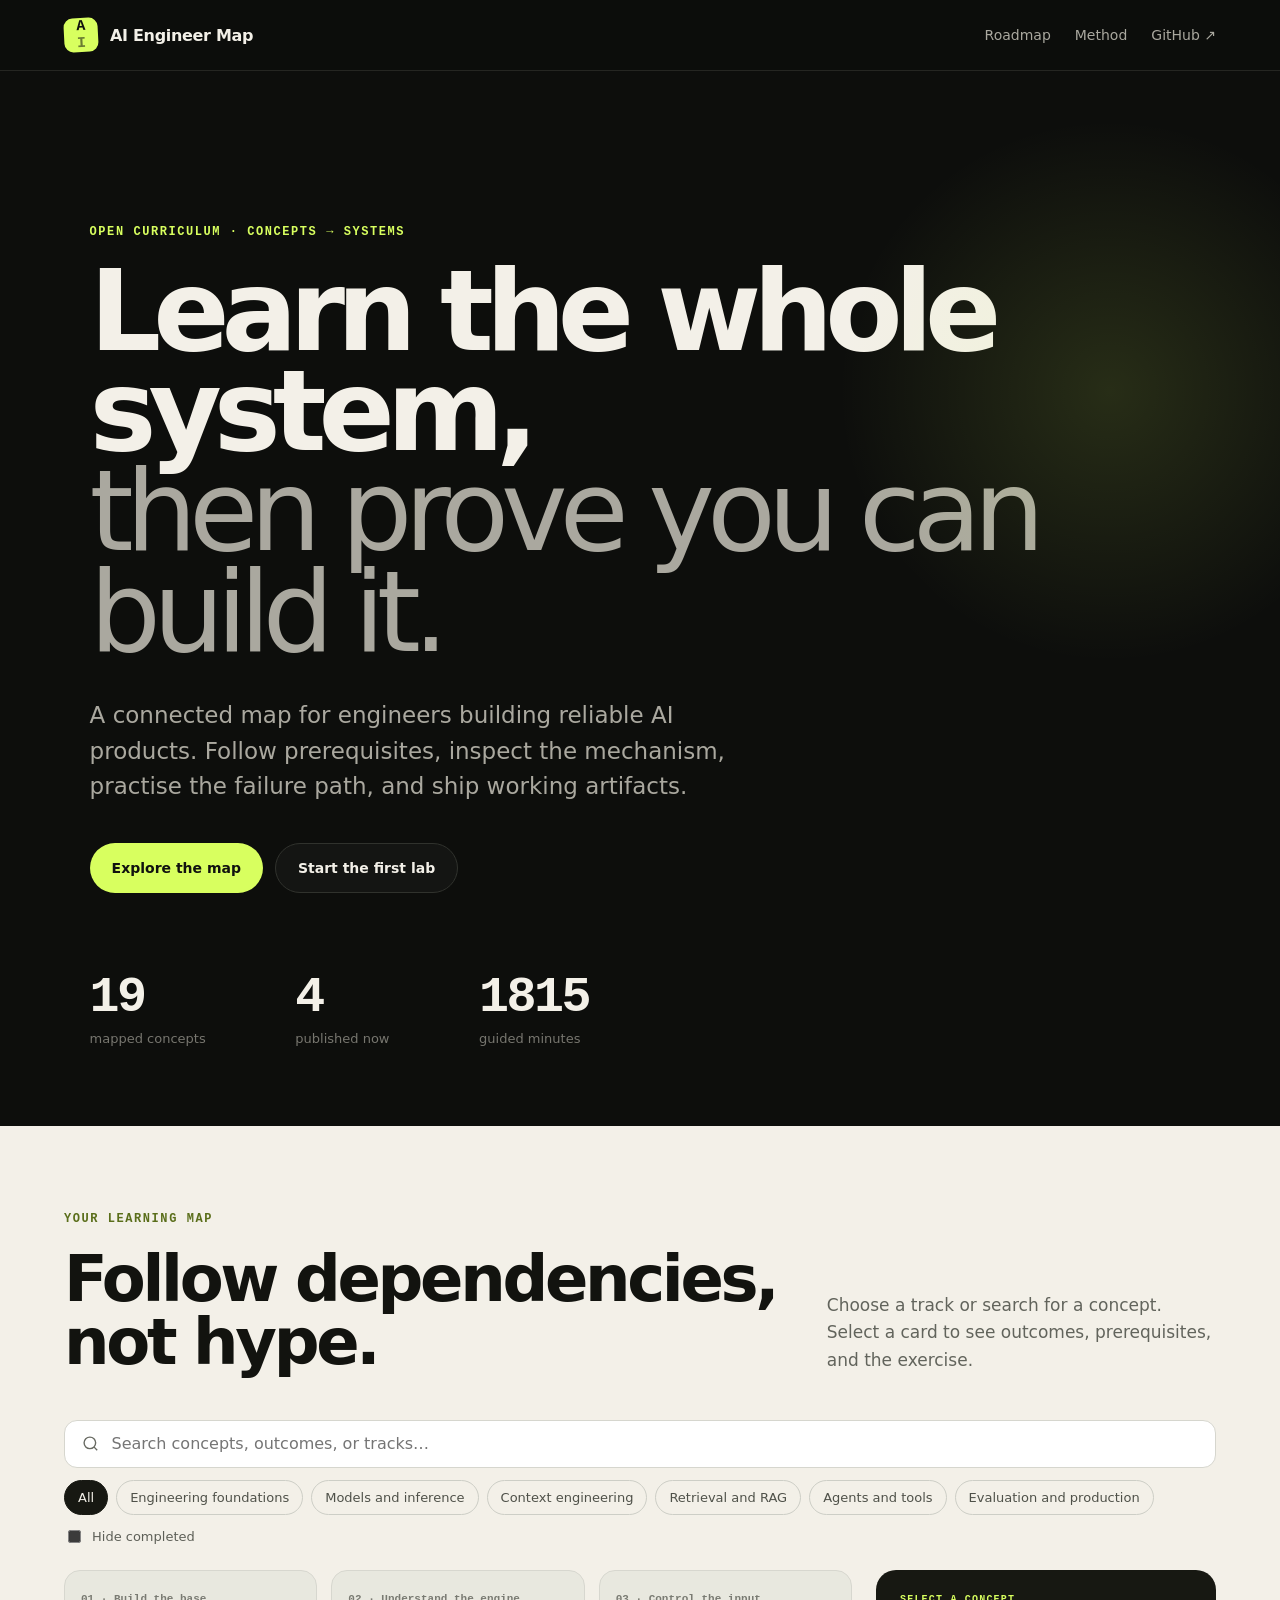
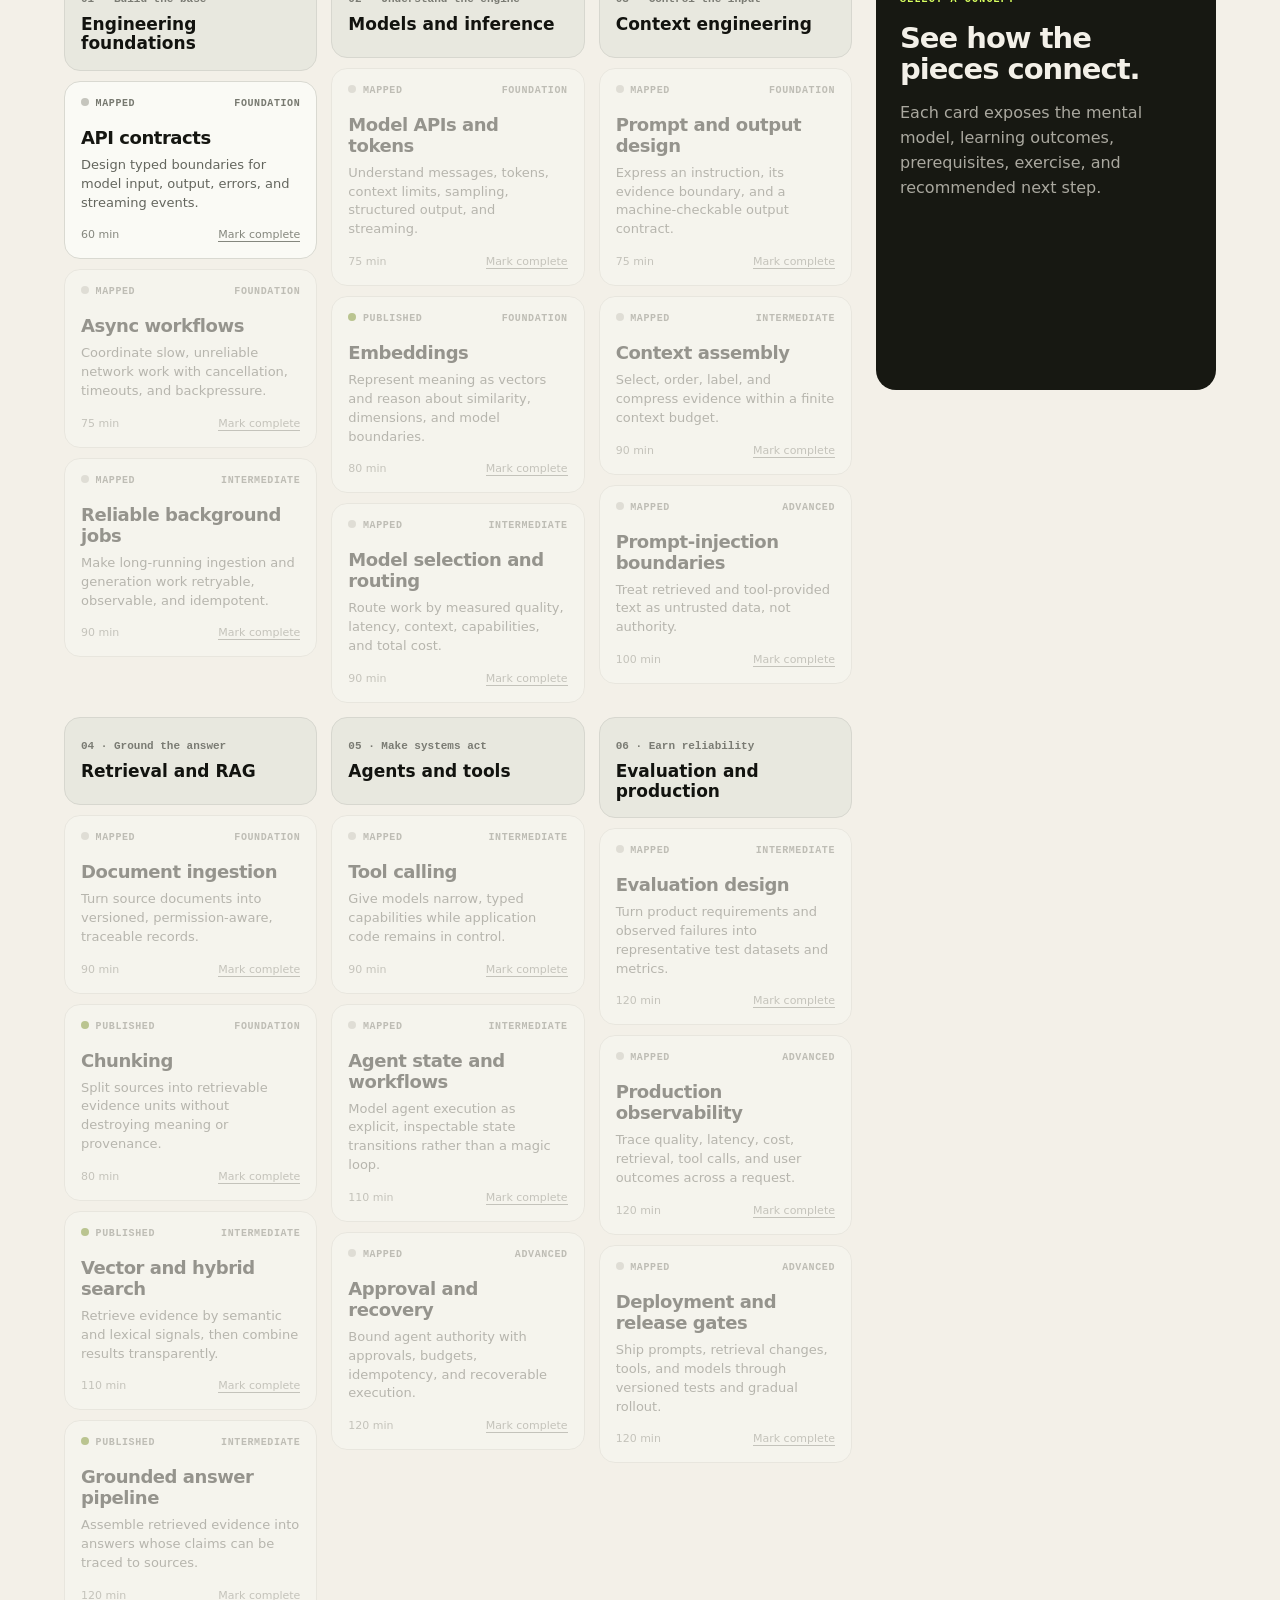
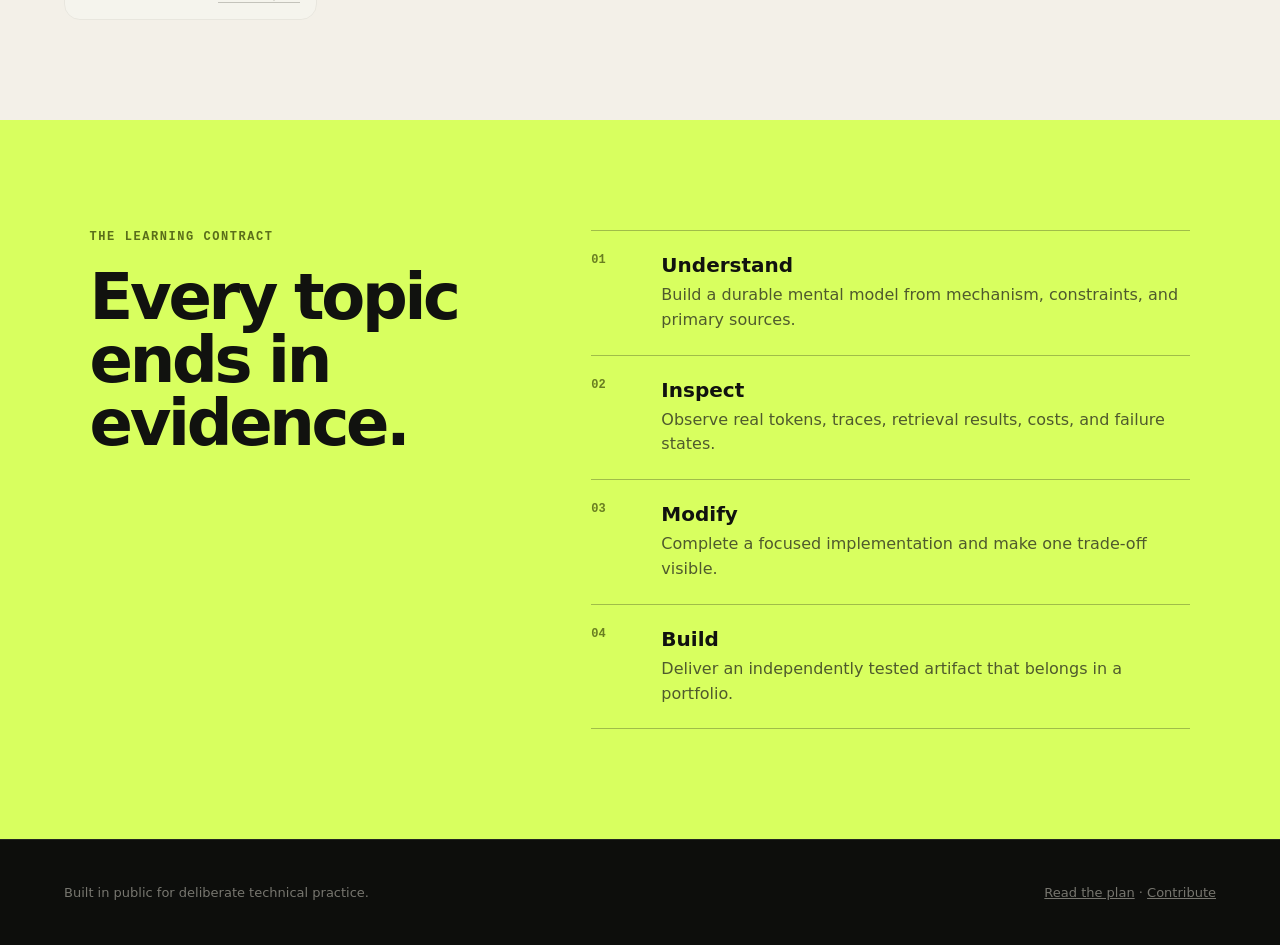
==== index.html @ b5e9ec2e "feat: launch AI engineer learning map MVP" ====
<!doctype html>
<html lang="en">
  <head>
    <meta charset="UTF-8" />
    <meta name="viewport" content="width=device-width, initial-scale=1.0" />
    <meta name="description" content="A connected, hands-on roadmap for production AI engineering." />
    <title>AI Engineer Map</title>
    <link rel="stylesheet" href="assets/styles.css" />
    <script type="module" src="assets/app.js"></script>
  </head>
  <body>
    <header class="site-header">
      <a class="brand" href="#top" aria-label="AI Engineer Map home">
        <span class="brand-mark" aria-hidden="true">A<span>I</span></span>
        <span>AI Engineer Map</span>
      </a>
      <nav aria-label="Primary navigation">
        <a href="#roadmap">Roadmap</a>
        <a href="#method">Method</a>
        <a href="https://github.com/venkathub/ai-engineer-map">GitHub ↗</a>
      </nav>
    </header>

    <main id="top">
      <section class="hero">
        <p class="eyebrow">Open curriculum · concepts → systems</p>
        <h1>Learn the whole system,<br /><em>then prove you can build it.</em></h1>
        <p class="hero-copy">
          A connected map for engineers building reliable AI products. Follow prerequisites, inspect the mechanism,
          practise the failure path, and ship working artifacts.
        </p>
        <div class="hero-actions">
          <a class="button primary" href="#roadmap">Explore the map</a>
          <a class="button secondary" href="labs/rag-retrieval/README.md">Start the first lab</a>
        </div>
        <dl class="stats" aria-label="Curriculum statistics">
          <div><dt id="concept-count">—</dt><dd>mapped concepts</dd></div>
          <div><dt id="published-count">—</dt><dd>published now</dd></div>
          <div><dt id="minute-count">—</dt><dd>guided minutes</dd></div>
        </dl>
      </section>

      <section class="roadmap-section" id="roadmap">
        <div class="section-heading">
          <div>
            <p class="eyebrow">Your learning map</p>
            <h2>Follow dependencies, not hype.</h2>
          </div>
          <p>Choose a track or search for a concept. Select a card to see outcomes, prerequisites, and the exercise.</p>
        </div>

        <div class="toolbar" aria-label="Roadmap controls">
          <label class="search-field">
            <span class="sr-only">Search concepts</span>
            <svg aria-hidden="true" viewBox="0 0 24 24"><path d="m21 21-4.3-4.3m2.3-5.2A7.5 7.5 0 1 1 4 11.5a7.5 7.5 0 0 1 15 0Z" /></svg>
            <input id="search" type="search" placeholder="Search concepts, outcomes, or tracks…" />
          </label>
          <div id="track-filters" class="filter-list" aria-label="Filter by track"></div>
          <label class="completion-filter"><input id="hide-complete" type="checkbox" /> Hide completed</label>
        </div>

        <div class="map-shell">
          <div id="roadmap-grid" class="roadmap-grid" aria-live="polite"></div>
          <aside id="concept-panel" class="concept-panel" aria-live="polite">
            <p class="panel-kicker">Select a concept</p>
            <h3>See how the pieces connect.</h3>
            <p>Each card exposes the mental model, learning outcomes, prerequisites, exercise, and recommended next step.</p>
          </aside>
        </div>
      </section>

      <section class="method-section" id="method">
        <div>
          <p class="eyebrow">The learning contract</p>
          <h2>Every topic ends in evidence.</h2>
        </div>
        <ol class="method-list">
          <li><span>01</span><div><h3>Understand</h3><p>Build a durable mental model from mechanism, constraints, and primary sources.</p></div></li>
          <li><span>02</span><div><h3>Inspect</h3><p>Observe real tokens, traces, retrieval results, costs, and failure states.</p></div></li>
          <li><span>03</span><div><h3>Modify</h3><p>Complete a focused implementation and make one trade-off visible.</p></div></li>
          <li><span>04</span><div><h3>Build</h3><p>Deliver an independently tested artifact that belongs in a portfolio.</p></div></li>
        </ol>
      </section>
    </main>

    <footer>
      <p>Built in public for deliberate technical practice.</p>
      <p><a href="PLAN.md">Read the plan</a> · <a href="CONTRIBUTING.md">Contribute</a></p>
    </footer>
  </body>
</html>
---- assets/styles.css ----
:root {
  color-scheme: dark;
  --ink: #f3f0e8;
  --muted: #aaa89f;
  --dim: #77766f;
  --surface: #141513;
  --surface-raised: #1b1d1a;
  --line: #30322d;
  --acid: #d8ff5f;
  --coral: #ff826d;
  --sky: #7dcfff;
  --lavender: #b9a7ff;
  --mint: #63e6be;
  --radius: 20px;
  font-family: Inter, ui-sans-serif, system-ui, -apple-system, BlinkMacSystemFont, "Segoe UI", sans-serif;
}

* { box-sizing: border-box; }
html { scroll-behavior: smooth; }
body { margin: 0; background: #0d0e0c; color: var(--ink); min-width: 320px; }
a { color: inherit; }
button, input { font: inherit; }
.sr-only { position: absolute; width: 1px; height: 1px; padding: 0; margin: -1px; overflow: hidden; clip: rect(0, 0, 0, 0); white-space: nowrap; border: 0; }

.site-header {
  position: sticky; top: 0; z-index: 20; display: flex; align-items: center; justify-content: space-between;
  padding: 18px clamp(20px, 5vw, 76px); background: color-mix(in srgb, #0d0e0c 88%, transparent);
  border-bottom: 1px solid #252622; backdrop-filter: blur(18px);
}
.brand { display: flex; align-items: center; gap: 12px; text-decoration: none; font-weight: 750; letter-spacing: -.02em; }
.brand-mark { width: 34px; height: 34px; display: grid; place-items: center; background: var(--acid); color: #11120f; border-radius: 9px; font: 900 15px/1 monospace; transform: rotate(-3deg); }
.brand-mark span { opacity: .55; }
nav { display: flex; gap: 24px; }
nav a { color: var(--muted); text-decoration: none; font-size: 14px; }
nav a:hover { color: var(--ink); }

.hero { min-height: 700px; padding: clamp(90px, 12vw, 160px) clamp(20px, 7vw, 112px) 80px; position: relative; overflow: hidden; }
.hero::after { content: ""; position: absolute; width: 600px; height: 600px; right: -130px; top: 20px; border-radius: 50%; background: radial-gradient(circle, rgba(216,255,95,.13), transparent 64%); pointer-events: none; }
.eyebrow { margin: 0 0 22px; color: var(--acid); font: 700 12px/1.2 ui-monospace, SFMono-Regular, Menlo, monospace; letter-spacing: .13em; text-transform: uppercase; }
h1 { max-width: 1050px; margin: 0; font-size: clamp(52px, 8.8vw, 128px); line-height: .89; letter-spacing: -.072em; font-weight: 780; }
h1 em { color: var(--muted); font-style: normal; font-weight: 520; }
.hero-copy { max-width: 690px; margin: 36px 0 0; color: var(--muted); font-size: clamp(18px, 2vw, 23px); line-height: 1.55; }
.hero-actions { display: flex; flex-wrap: wrap; gap: 12px; margin-top: 38px; }
.button { display: inline-flex; align-items: center; justify-content: center; min-height: 50px; padding: 0 22px; border-radius: 999px; text-decoration: none; font-weight: 720; font-size: 14px; }
.button.primary { background: var(--acid); color: #11120f; }
.button.secondary { border: 1px solid var(--line); background: var(--surface); }
.stats { display: flex; gap: clamp(32px, 7vw, 100px); margin: 80px 0 0; }
.stats div { display: flex; flex-direction: column; }
.stats dt { font: 760 clamp(28px, 4vw, 50px)/1 ui-monospace, monospace; letter-spacing: -.05em; }
.stats dd { margin: 8px 0 0; color: var(--dim); font-size: 13px; }

.roadmap-section { padding: 86px clamp(20px, 5vw, 76px) 100px; background: var(--ink); color: #12130f; }
.section-heading { display: grid; grid-template-columns: minmax(0, 1.3fr) minmax(280px, .7fr); gap: 40px; align-items: end; }
.section-heading .eyebrow, .method-section .eyebrow { color: #5a6e1a; }
h2 { margin: 0; font-size: clamp(38px, 5vw, 70px); line-height: .98; letter-spacing: -.052em; }
.section-heading > p { max-width: 500px; margin: 0; color: #62645c; font-size: 17px; line-height: 1.6; }
.toolbar { display: flex; align-items: center; flex-wrap: wrap; gap: 12px; margin: 46px 0 24px; }
.search-field { flex: 1 1 310px; min-width: 260px; display: flex; align-items: center; gap: 10px; height: 48px; padding: 0 16px; background: #fff; border: 1px solid #d6d6ce; border-radius: 13px; }
.search-field svg { width: 19px; fill: none; stroke: #686a62; stroke-width: 1.8; }
.search-field input { width: 100%; border: 0; outline: 0; background: transparent; color: #181914; }
.filter-list { display: flex; gap: 8px; flex-wrap: wrap; }
.filter-button { border: 1px solid #cdcec6; background: transparent; color: #4f5149; padding: 9px 13px; border-radius: 999px; cursor: pointer; font-size: 13px; }
.filter-button[aria-pressed="true"] { background: #171812; color: var(--ink); border-color: #171812; }
.completion-filter { display: flex; align-items: center; gap: 8px; color: #5d5f57; font-size: 13px; }
.completion-filter input { accent-color: #171812; }

.map-shell { display: grid; grid-template-columns: minmax(0, 1fr) 340px; gap: 24px; align-items: start; }
.roadmap-grid { min-height: 500px; display: grid; grid-template-columns: repeat(3, minmax(200px, 1fr)); gap: 14px; }
.track-column { display: flex; flex-direction: column; gap: 10px; }
.track-header { min-height: 88px; padding: 16px; border: 1px solid #d7d7cf; border-radius: 16px; background: #e8e8df; }
.track-number { font: 700 11px ui-monospace, monospace; color: #7a7b73; }
.track-header h3 { margin: 9px 0 0; font-size: 17px; line-height: 1.15; }
.concept-card { width: 100%; text-align: left; cursor: pointer; border: 1px solid #d9d9d1; border-radius: 16px; padding: 16px; background: #fafaf5; color: #151611; transition: transform .18s ease, border-color .18s ease, box-shadow .18s ease; }
.concept-card:hover, .concept-card:focus-visible { transform: translateY(-2px); border-color: #92958a; box-shadow: 0 10px 28px rgba(25,26,20,.08); outline: 0; }
.concept-card.selected { border-color: #171812; box-shadow: inset 0 0 0 1px #171812; }
.concept-card.complete { background: #f0f7d5; }
.concept-card.dimmed { opacity: .42; }
.concept-meta { display: flex; align-items: center; justify-content: space-between; gap: 10px; color: #777970; font: 650 10px ui-monospace, monospace; text-transform: uppercase; letter-spacing: .06em; }
.status-dot { width: 8px; height: 8px; display: inline-block; border-radius: 50%; background: #c5c5bd; }
.status-dot.published { background: #6c8a18; }
.concept-card h4 { margin: 18px 0 8px; font-size: 18px; letter-spacing: -.025em; }
.concept-card p { margin: 0; color: #64665e; font-size: 13px; line-height: 1.45; }
.concept-footer { display: flex; justify-content: space-between; margin-top: 16px; color: #85877e; font-size: 11px; }
.complete-button { border: 0; border-bottom: 1px solid currentColor; padding: 0; background: transparent; color: inherit; cursor: pointer; font-size: inherit; }

.concept-panel { position: sticky; top: 92px; min-height: 420px; padding: 24px; border-radius: var(--radius); background: #171812; color: var(--ink); }
.panel-kicker { margin: 0 0 18px; color: var(--acid); font: 700 10px ui-monospace, monospace; letter-spacing: .12em; text-transform: uppercase; }
.concept-panel h3 { margin: 0; font-size: 29px; line-height: 1.08; letter-spacing: -.035em; }
.concept-panel > p:not(.panel-kicker) { color: var(--muted); line-height: 1.55; }
.panel-meta { display: flex; gap: 8px; flex-wrap: wrap; margin: 18px 0 22px; }
.panel-meta span { padding: 6px 9px; border: 1px solid #3b3d37; border-radius: 999px; color: #c8c6bd; font-size: 11px; }
.panel-section { margin-top: 22px; }
.panel-section h4 { margin: 0 0 10px; color: #787a72; font: 700 10px ui-monospace, monospace; letter-spacing: .1em; text-transform: uppercase; }
.panel-section ul { margin: 0; padding-left: 18px; color: #d0cec5; font-size: 13px; line-height: 1.55; }
.panel-links { display: flex; gap: 10px; flex-wrap: wrap; margin-top: 24px; }
.panel-link { display: inline-flex; padding: 9px 12px; border-radius: 9px; background: var(--acid); color: #11120f; text-decoration: none; font-size: 12px; font-weight: 750; }
.panel-link.secondary { background: #2a2c27; color: var(--ink); }
.empty-state { grid-column: 1 / -1; display: grid; place-items: center; min-height: 250px; border: 1px dashed #c3c4ba; border-radius: var(--radius); color: #6e7067; }

.method-section { display: grid; grid-template-columns: .8fr 1.2fr; gap: clamp(40px, 8vw, 120px); padding: 110px clamp(20px, 7vw, 112px); background: #d8ff5f; color: #11120f; }
.method-list { margin: 0; padding: 0; list-style: none; border-top: 1px solid rgba(17,18,15,.28); }
.method-list li { display: grid; grid-template-columns: 52px 1fr; gap: 18px; padding: 22px 0; border-bottom: 1px solid rgba(17,18,15,.28); }
.method-list span { font: 700 12px ui-monospace, monospace; color: #697e21; }
.method-list h3 { margin: 0 0 6px; font-size: 20px; }
.method-list p { margin: 0; color: #4f5a2d; line-height: 1.55; }
footer { display: flex; justify-content: space-between; gap: 20px; padding: 32px clamp(20px, 5vw, 76px); color: var(--dim); font-size: 13px; border-top: 1px solid #252622; }

@media (max-width: 1050px) {
  .roadmap-grid { grid-template-columns: repeat(2, minmax(200px, 1fr)); }
  .map-shell { grid-template-columns: minmax(0, 1fr) 310px; }
}
@media (max-width: 760px) {
  nav a:not(:last-child) { display: none; }
  .hero { min-height: auto; padding-top: 90px; }
  .stats { gap: 26px; margin-top: 58px; }
  .section-heading, .map-shell, .method-section { grid-template-columns: 1fr; }
  .roadmap-grid { grid-template-columns: 1fr; }
  .concept-panel { position: static; min-height: 0; grid-row: 1; }
  .method-section { padding-block: 80px; }
  footer { flex-direction: column; }
}
@media (prefers-reduced-motion: reduce) {
  html { scroll-behavior: auto; }
  .concept-card { transition: none; }
}
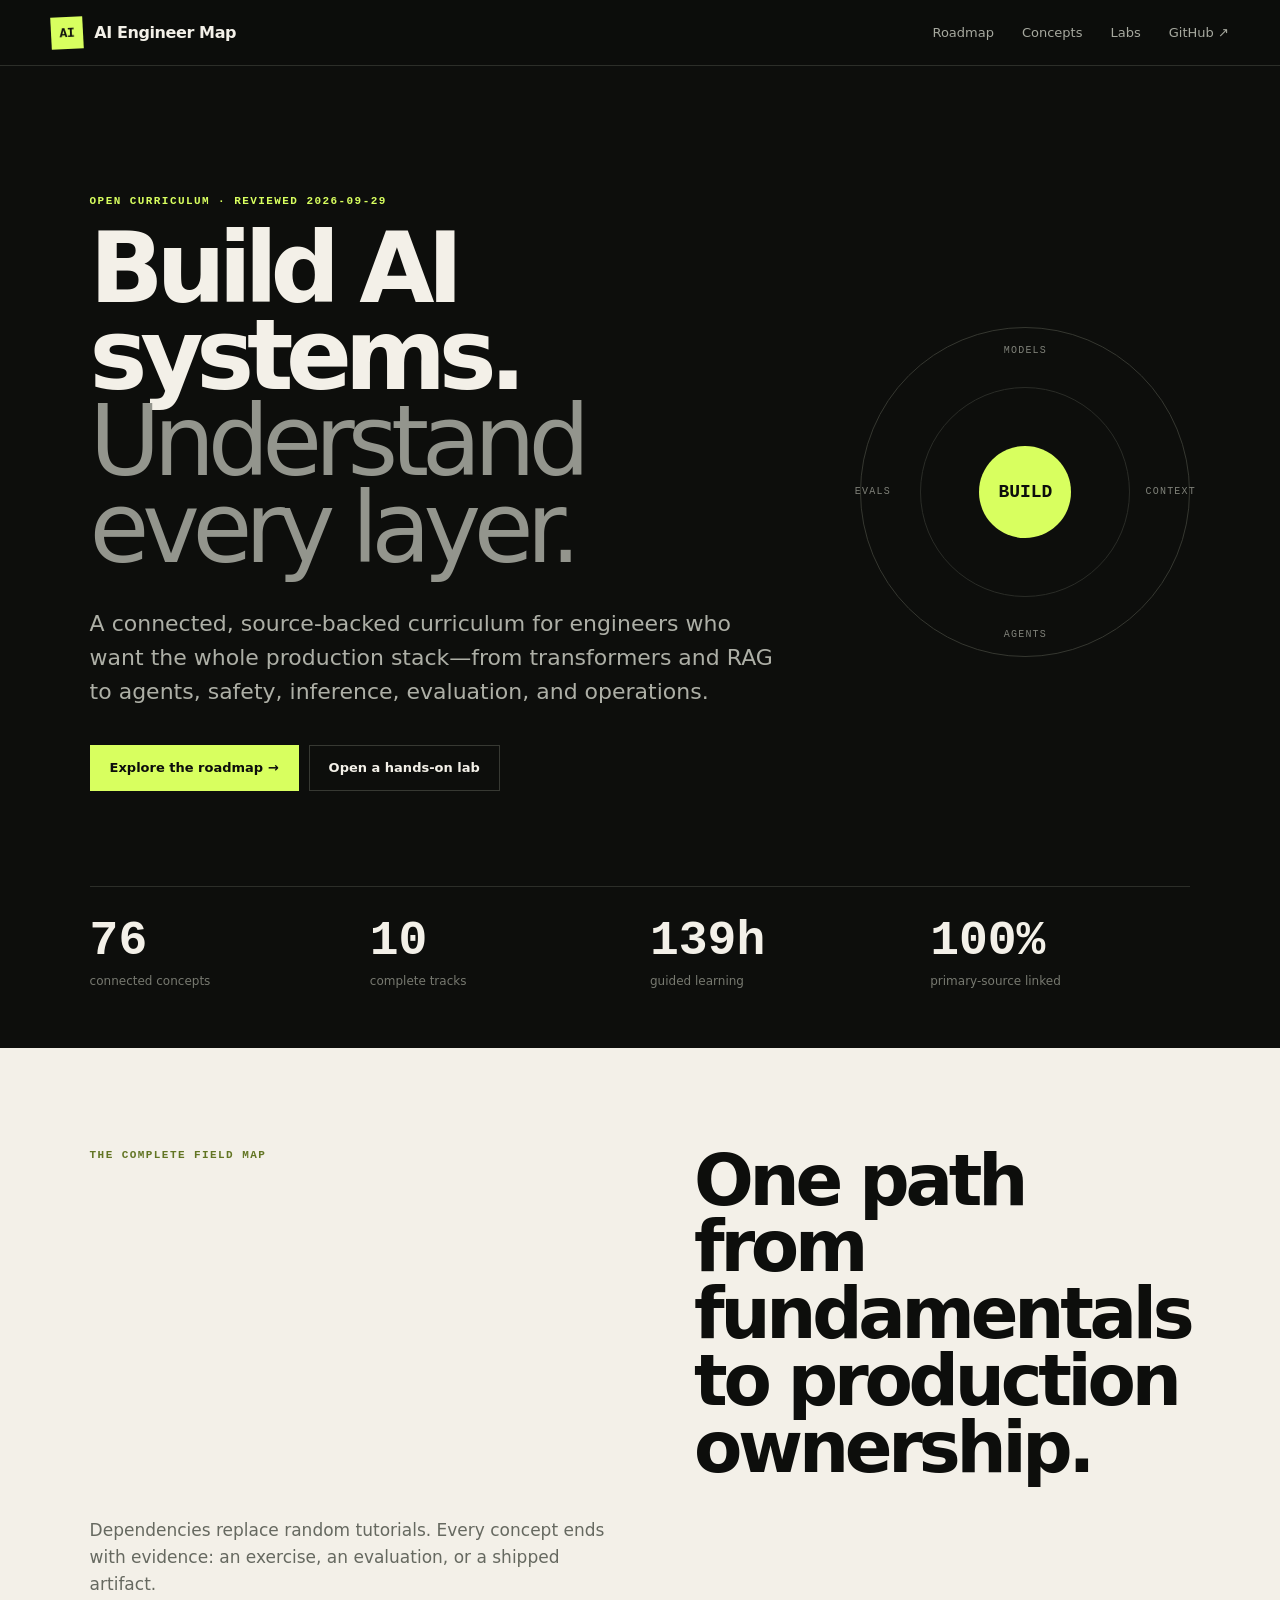
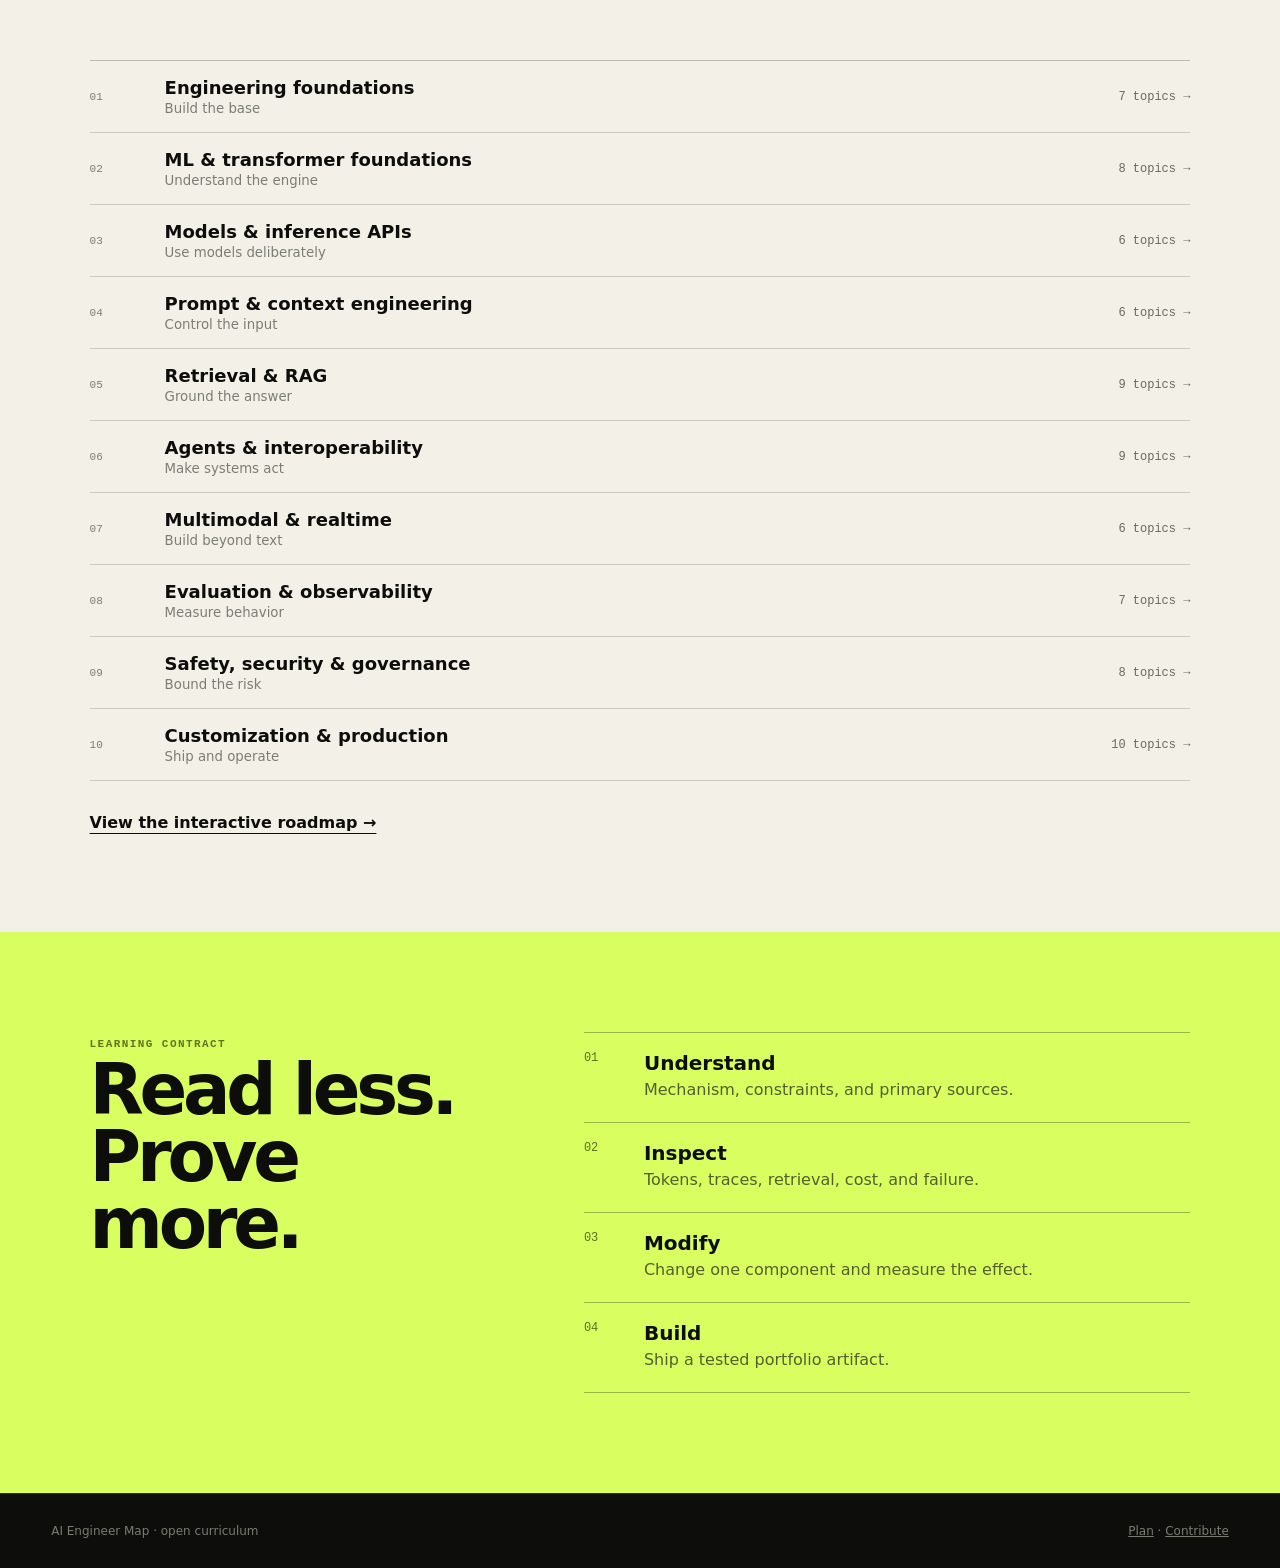
==== commit 0a9051d2: "feat: implement complete AI engineer learning experience" ====
--- a/index.html
+++ b/index.html
@@ -1,91 +1,11 @@
-<!doctype html>
-<html lang="en">
-  <head>
-    <meta charset="UTF-8" />
-    <meta name="viewport" content="width=device-width, initial-scale=1.0" />
-    <meta name="description" content="A connected, hands-on roadmap for production AI engineering." />
-    <title>AI Engineer Map</title>
-    <link rel="stylesheet" href="assets/styles.css" />
-    <script type="module" src="assets/app.js"></script>
-  </head>
-  <body>
-    <header class="site-header">
-      <a class="brand" href="#top" aria-label="AI Engineer Map home">
-        <span class="brand-mark" aria-hidden="true">A<span>I</span></span>
-        <span>AI Engineer Map</span>
-      </a>
-      <nav aria-label="Primary navigation">
-        <a href="#roadmap">Roadmap</a>
-        <a href="#method">Method</a>
-        <a href="https://github.com/venkathub/ai-engineer-map">GitHub ↗</a>
-      </nav>
-    </header>
-
-    <main id="top">
-      <section class="hero">
-        <p class="eyebrow">Open curriculum · concepts → systems</p>
-        <h1>Learn the whole system,<br /><em>then prove you can build it.</em></h1>
-        <p class="hero-copy">
-          A connected map for engineers building reliable AI products. Follow prerequisites, inspect the mechanism,
-          practise the failure path, and ship working artifacts.
-        </p>
-        <div class="hero-actions">
-          <a class="button primary" href="#roadmap">Explore the map</a>
-          <a class="button secondary" href="labs/rag-retrieval/README.md">Start the first lab</a>
-        </div>
-        <dl class="stats" aria-label="Curriculum statistics">
-          <div><dt id="concept-count">—</dt><dd>mapped concepts</dd></div>
-          <div><dt id="published-count">—</dt><dd>published now</dd></div>
-          <div><dt id="minute-count">—</dt><dd>guided minutes</dd></div>
-        </dl>
-      </section>
-
-      <section class="roadmap-section" id="roadmap">
-        <div class="section-heading">
-          <div>
-            <p class="eyebrow">Your learning map</p>
-            <h2>Follow dependencies, not hype.</h2>
-          </div>
-          <p>Choose a track or search for a concept. Select a card to see outcomes, prerequisites, and the exercise.</p>
-        </div>
-
-        <div class="toolbar" aria-label="Roadmap controls">
-          <label class="search-field">
-            <span class="sr-only">Search concepts</span>
-            <svg aria-hidden="true" viewBox="0 0 24 24"><path d="m21 21-4.3-4.3m2.3-5.2A7.5 7.5 0 1 1 4 11.5a7.5 7.5 0 0 1 15 0Z" /></svg>
-            <input id="search" type="search" placeholder="Search concepts, outcomes, or tracks…" />
-          </label>
-          <div id="track-filters" class="filter-list" aria-label="Filter by track"></div>
-          <label class="completion-filter"><input id="hide-complete" type="checkbox" /> Hide completed</label>
-        </div>
-
-        <div class="map-shell">
-          <div id="roadmap-grid" class="roadmap-grid" aria-live="polite"></div>
-          <aside id="concept-panel" class="concept-panel" aria-live="polite">
-            <p class="panel-kicker">Select a concept</p>
-            <h3>See how the pieces connect.</h3>
-            <p>Each card exposes the mental model, learning outcomes, prerequisites, exercise, and recommended next step.</p>
-          </aside>
-        </div>
-      </section>
-
-      <section class="method-section" id="method">
-        <div>
-          <p class="eyebrow">The learning contract</p>
-          <h2>Every topic ends in evidence.</h2>
-        </div>
-        <ol class="method-list">
-          <li><span>01</span><div><h3>Understand</h3><p>Build a durable mental model from mechanism, constraints, and primary sources.</p></div></li>
-          <li><span>02</span><div><h3>Inspect</h3><p>Observe real tokens, traces, retrieval results, costs, and failure states.</p></div></li>
-          <li><span>03</span><div><h3>Modify</h3><p>Complete a focused implementation and make one trade-off visible.</p></div></li>
-          <li><span>04</span><div><h3>Build</h3><p>Deliver an independently tested artifact that belongs in a portfolio.</p></div></li>
-        </ol>
-      </section>
-    </main>
-
-    <footer>
-      <p>Built in public for deliberate technical practice.</p>
-      <p><a href="PLAN.md">Read the plan</a> · <a href="CONTRIBUTING.md">Contribute</a></p>
-    </footer>
-  </body>
-</html>
+<!doctype html><html lang="en"><head><meta charset="UTF-8"><meta name="viewport" content="width=device-width,initial-scale=1"><meta name="description" content="A complete, current, hands-on roadmap for production AI engineering."><title>AI Engineer Map</title><link rel="stylesheet" href="assets/styles.css"><script type="module" src="assets/app.js"></script></head>
+<body data-page="home">
+  <header class="site-header"><a class="brand" href="index.html"><span class="brand-mark">AI</span><span>AI Engineer Map</span></a><button id="menu-button" class="menu-button" aria-expanded="false">Menu</button><nav><a href="roadmap.html">Roadmap</a><a href="concept.html?id=transformers">Concepts</a><a href="lab.html">Labs</a><a href="https://github.com/venkathub/ai-engineer-map">GitHub ↗</a></nav></header>
+  <main>
+    <section class="hero"><div class="hero-grid"><div><p class="overline">Open curriculum · reviewed <span id="review-date">—</span></p><h1>Build AI systems.<br><em>Understand every layer.</em></h1><p class="hero-copy">A connected, source-backed curriculum for engineers who want the whole production stack—from transformers and RAG to agents, safety, inference, evaluation, and operations.</p><div class="hero-actions"><a class="button primary" href="roadmap.html">Explore the roadmap →</a><a class="button ghost" href="lab.html">Open a hands-on lab</a></div></div><div class="hero-orbit" aria-hidden="true"><span>MODELS</span><span>CONTEXT</span><strong>BUILD</strong><span>AGENTS</span><span>EVALS</span></div></div>
+      <dl class="stats"><div><dt id="concept-count">—</dt><dd>connected concepts</dd></div><div><dt id="track-count">—</dt><dd>complete tracks</dd></div><div><dt id="hour-count">—</dt><dd>guided learning</dd></div><div><dt>100%</dt><dd>primary-source linked</dd></div></dl>
+    </section>
+    <section class="home-map"><header><p class="overline dark">The complete field map</p><h2>One path from fundamentals<br>to production ownership.</h2><p>Dependencies replace random tutorials. Every concept ends with evidence: an exercise, an evaluation, or a shipped artifact.</p></header><div id="track-preview" class="track-preview"></div><a class="text-link" href="roadmap.html">View the interactive roadmap →</a></section>
+    <section class="learning-contract"><div><p class="overline dark">Learning contract</p><h2>Read less.<br>Prove more.</h2></div><ol><li><span>01</span><div><b>Understand</b><p>Mechanism, constraints, and primary sources.</p></div></li><li><span>02</span><div><b>Inspect</b><p>Tokens, traces, retrieval, cost, and failure.</p></div></li><li><span>03</span><div><b>Modify</b><p>Change one component and measure the effect.</p></div></li><li><span>04</span><div><b>Build</b><p>Ship a tested portfolio artifact.</p></div></li></ol></section>
+  </main><footer><span>AI Engineer Map · open curriculum</span><span><a href="PLAN.md">Plan</a> · <a href="CONTRIBUTING.md">Contribute</a></span></footer>
+</body></html>
--- a/assets/styles.css
+++ b/assets/styles.css
@@ -1,125 +1,18 @@
-:root {
-  color-scheme: dark;
-  --ink: #f3f0e8;
-  --muted: #aaa89f;
-  --dim: #77766f;
-  --surface: #141513;
-  --surface-raised: #1b1d1a;
-  --line: #30322d;
-  --acid: #d8ff5f;
-  --coral: #ff826d;
-  --sky: #7dcfff;
-  --lavender: #b9a7ff;
-  --mint: #63e6be;
-  --radius: 20px;
-  font-family: Inter, ui-sans-serif, system-ui, -apple-system, BlinkMacSystemFont, "Segoe UI", sans-serif;
-}
-
-* { box-sizing: border-box; }
-html { scroll-behavior: smooth; }
-body { margin: 0; background: #0d0e0c; color: var(--ink); min-width: 320px; }
-a { color: inherit; }
-button, input { font: inherit; }
-.sr-only { position: absolute; width: 1px; height: 1px; padding: 0; margin: -1px; overflow: hidden; clip: rect(0, 0, 0, 0); white-space: nowrap; border: 0; }
-
-.site-header {
-  position: sticky; top: 0; z-index: 20; display: flex; align-items: center; justify-content: space-between;
-  padding: 18px clamp(20px, 5vw, 76px); background: color-mix(in srgb, #0d0e0c 88%, transparent);
-  border-bottom: 1px solid #252622; backdrop-filter: blur(18px);
-}
-.brand { display: flex; align-items: center; gap: 12px; text-decoration: none; font-weight: 750; letter-spacing: -.02em; }
-.brand-mark { width: 34px; height: 34px; display: grid; place-items: center; background: var(--acid); color: #11120f; border-radius: 9px; font: 900 15px/1 monospace; transform: rotate(-3deg); }
-.brand-mark span { opacity: .55; }
-nav { display: flex; gap: 24px; }
-nav a { color: var(--muted); text-decoration: none; font-size: 14px; }
-nav a:hover { color: var(--ink); }
-
-.hero { min-height: 700px; padding: clamp(90px, 12vw, 160px) clamp(20px, 7vw, 112px) 80px; position: relative; overflow: hidden; }
-.hero::after { content: ""; position: absolute; width: 600px; height: 600px; right: -130px; top: 20px; border-radius: 50%; background: radial-gradient(circle, rgba(216,255,95,.13), transparent 64%); pointer-events: none; }
-.eyebrow { margin: 0 0 22px; color: var(--acid); font: 700 12px/1.2 ui-monospace, SFMono-Regular, Menlo, monospace; letter-spacing: .13em; text-transform: uppercase; }
-h1 { max-width: 1050px; margin: 0; font-size: clamp(52px, 8.8vw, 128px); line-height: .89; letter-spacing: -.072em; font-weight: 780; }
-h1 em { color: var(--muted); font-style: normal; font-weight: 520; }
-.hero-copy { max-width: 690px; margin: 36px 0 0; color: var(--muted); font-size: clamp(18px, 2vw, 23px); line-height: 1.55; }
-.hero-actions { display: flex; flex-wrap: wrap; gap: 12px; margin-top: 38px; }
-.button { display: inline-flex; align-items: center; justify-content: center; min-height: 50px; padding: 0 22px; border-radius: 999px; text-decoration: none; font-weight: 720; font-size: 14px; }
-.button.primary { background: var(--acid); color: #11120f; }
-.button.secondary { border: 1px solid var(--line); background: var(--surface); }
-.stats { display: flex; gap: clamp(32px, 7vw, 100px); margin: 80px 0 0; }
-.stats div { display: flex; flex-direction: column; }
-.stats dt { font: 760 clamp(28px, 4vw, 50px)/1 ui-monospace, monospace; letter-spacing: -.05em; }
-.stats dd { margin: 8px 0 0; color: var(--dim); font-size: 13px; }
-
-.roadmap-section { padding: 86px clamp(20px, 5vw, 76px) 100px; background: var(--ink); color: #12130f; }
-.section-heading { display: grid; grid-template-columns: minmax(0, 1.3fr) minmax(280px, .7fr); gap: 40px; align-items: end; }
-.section-heading .eyebrow, .method-section .eyebrow { color: #5a6e1a; }
-h2 { margin: 0; font-size: clamp(38px, 5vw, 70px); line-height: .98; letter-spacing: -.052em; }
-.section-heading > p { max-width: 500px; margin: 0; color: #62645c; font-size: 17px; line-height: 1.6; }
-.toolbar { display: flex; align-items: center; flex-wrap: wrap; gap: 12px; margin: 46px 0 24px; }
-.search-field { flex: 1 1 310px; min-width: 260px; display: flex; align-items: center; gap: 10px; height: 48px; padding: 0 16px; background: #fff; border: 1px solid #d6d6ce; border-radius: 13px; }
-.search-field svg { width: 19px; fill: none; stroke: #686a62; stroke-width: 1.8; }
-.search-field input { width: 100%; border: 0; outline: 0; background: transparent; color: #181914; }
-.filter-list { display: flex; gap: 8px; flex-wrap: wrap; }
-.filter-button { border: 1px solid #cdcec6; background: transparent; color: #4f5149; padding: 9px 13px; border-radius: 999px; cursor: pointer; font-size: 13px; }
-.filter-button[aria-pressed="true"] { background: #171812; color: var(--ink); border-color: #171812; }
-.completion-filter { display: flex; align-items: center; gap: 8px; color: #5d5f57; font-size: 13px; }
-.completion-filter input { accent-color: #171812; }
-
-.map-shell { display: grid; grid-template-columns: minmax(0, 1fr) 340px; gap: 24px; align-items: start; }
-.roadmap-grid { min-height: 500px; display: grid; grid-template-columns: repeat(3, minmax(200px, 1fr)); gap: 14px; }
-.track-column { display: flex; flex-direction: column; gap: 10px; }
-.track-header { min-height: 88px; padding: 16px; border: 1px solid #d7d7cf; border-radius: 16px; background: #e8e8df; }
-.track-number { font: 700 11px ui-monospace, monospace; color: #7a7b73; }
-.track-header h3 { margin: 9px 0 0; font-size: 17px; line-height: 1.15; }
-.concept-card { width: 100%; text-align: left; cursor: pointer; border: 1px solid #d9d9d1; border-radius: 16px; padding: 16px; background: #fafaf5; color: #151611; transition: transform .18s ease, border-color .18s ease, box-shadow .18s ease; }
-.concept-card:hover, .concept-card:focus-visible { transform: translateY(-2px); border-color: #92958a; box-shadow: 0 10px 28px rgba(25,26,20,.08); outline: 0; }
-.concept-card.selected { border-color: #171812; box-shadow: inset 0 0 0 1px #171812; }
-.concept-card.complete { background: #f0f7d5; }
-.concept-card.dimmed { opacity: .42; }
-.concept-meta { display: flex; align-items: center; justify-content: space-between; gap: 10px; color: #777970; font: 650 10px ui-monospace, monospace; text-transform: uppercase; letter-spacing: .06em; }
-.status-dot { width: 8px; height: 8px; display: inline-block; border-radius: 50%; background: #c5c5bd; }
-.status-dot.published { background: #6c8a18; }
-.concept-card h4 { margin: 18px 0 8px; font-size: 18px; letter-spacing: -.025em; }
-.concept-card p { margin: 0; color: #64665e; font-size: 13px; line-height: 1.45; }
-.concept-footer { display: flex; justify-content: space-between; margin-top: 16px; color: #85877e; font-size: 11px; }
-.complete-button { border: 0; border-bottom: 1px solid currentColor; padding: 0; background: transparent; color: inherit; cursor: pointer; font-size: inherit; }
-
-.concept-panel { position: sticky; top: 92px; min-height: 420px; padding: 24px; border-radius: var(--radius); background: #171812; color: var(--ink); }
-.panel-kicker { margin: 0 0 18px; color: var(--acid); font: 700 10px ui-monospace, monospace; letter-spacing: .12em; text-transform: uppercase; }
-.concept-panel h3 { margin: 0; font-size: 29px; line-height: 1.08; letter-spacing: -.035em; }
-.concept-panel > p:not(.panel-kicker) { color: var(--muted); line-height: 1.55; }
-.panel-meta { display: flex; gap: 8px; flex-wrap: wrap; margin: 18px 0 22px; }
-.panel-meta span { padding: 6px 9px; border: 1px solid #3b3d37; border-radius: 999px; color: #c8c6bd; font-size: 11px; }
-.panel-section { margin-top: 22px; }
-.panel-section h4 { margin: 0 0 10px; color: #787a72; font: 700 10px ui-monospace, monospace; letter-spacing: .1em; text-transform: uppercase; }
-.panel-section ul { margin: 0; padding-left: 18px; color: #d0cec5; font-size: 13px; line-height: 1.55; }
-.panel-links { display: flex; gap: 10px; flex-wrap: wrap; margin-top: 24px; }
-.panel-link { display: inline-flex; padding: 9px 12px; border-radius: 9px; background: var(--acid); color: #11120f; text-decoration: none; font-size: 12px; font-weight: 750; }
-.panel-link.secondary { background: #2a2c27; color: var(--ink); }
-.empty-state { grid-column: 1 / -1; display: grid; place-items: center; min-height: 250px; border: 1px dashed #c3c4ba; border-radius: var(--radius); color: #6e7067; }
-
-.method-section { display: grid; grid-template-columns: .8fr 1.2fr; gap: clamp(40px, 8vw, 120px); padding: 110px clamp(20px, 7vw, 112px); background: #d8ff5f; color: #11120f; }
-.method-list { margin: 0; padding: 0; list-style: none; border-top: 1px solid rgba(17,18,15,.28); }
-.method-list li { display: grid; grid-template-columns: 52px 1fr; gap: 18px; padding: 22px 0; border-bottom: 1px solid rgba(17,18,15,.28); }
-.method-list span { font: 700 12px ui-monospace, monospace; color: #697e21; }
-.method-list h3 { margin: 0 0 6px; font-size: 20px; }
-.method-list p { margin: 0; color: #4f5a2d; line-height: 1.55; }
-footer { display: flex; justify-content: space-between; gap: 20px; padding: 32px clamp(20px, 5vw, 76px); color: var(--dim); font-size: 13px; border-top: 1px solid #252622; }
-
-@media (max-width: 1050px) {
-  .roadmap-grid { grid-template-columns: repeat(2, minmax(200px, 1fr)); }
-  .map-shell { grid-template-columns: minmax(0, 1fr) 310px; }
-}
-@media (max-width: 760px) {
-  nav a:not(:last-child) { display: none; }
-  .hero { min-height: auto; padding-top: 90px; }
-  .stats { gap: 26px; margin-top: 58px; }
-  .section-heading, .map-shell, .method-section { grid-template-columns: 1fr; }
-  .roadmap-grid { grid-template-columns: 1fr; }
-  .concept-panel { position: static; min-height: 0; grid-row: 1; }
-  .method-section { padding-block: 80px; }
-  footer { flex-direction: column; }
-}
-@media (prefers-reduced-motion: reduce) {
-  html { scroll-behavior: auto; }
-  .concept-card { transition: none; }
-}
+:root{--ink:#0d0e0c;--paper:#f3f0e8;--paper2:#e8e5dc;--acid:#d8ff5f;--muted:#96988f;--line:#2c2e29;--dark2:#161714;--coral:#ff826d;--mono:ui-monospace,SFMono-Regular,Menlo,Consolas,monospace;--sans:Inter,ui-sans-serif,system-ui,-apple-system,BlinkMacSystemFont,"Segoe UI",sans-serif;color-scheme:dark;font-family:var(--sans)}
+*{box-sizing:border-box}html{scroll-behavior:smooth}body{margin:0;min-width:320px;background:var(--ink);color:var(--paper)}a{color:inherit}button,input,textarea{font:inherit}.overline,.sidebar-label{margin:0 0 18px;color:var(--acid);font:700 11px/1.3 var(--mono);letter-spacing:.13em;text-transform:uppercase}.overline.dark{color:#627523}.muted{color:#76786f}.reviewed{color:#74776d!important;font:11px var(--mono)}
+.site-header{height:66px;position:sticky;top:0;z-index:50;display:flex;align-items:center;justify-content:space-between;padding:0 clamp(18px,4vw,64px);background:rgba(13,14,12,.94);border-bottom:1px solid var(--line);backdrop-filter:blur(16px)}.brand{display:flex;align-items:center;gap:11px;text-decoration:none;font-weight:760;letter-spacing:-.025em}.brand-mark{width:32px;height:32px;display:grid;place-items:center;background:var(--acid);color:var(--ink);font:900 13px var(--mono);transform:rotate(-3deg)}.site-header nav{display:flex;gap:28px}.site-header nav a{color:#a7a99f;text-decoration:none;font-size:13px}.site-header nav a:hover,.site-header nav a.active{color:var(--paper)}.menu-button{display:none;border:1px solid var(--line);background:transparent;color:var(--paper);padding:7px 10px}
+.button{display:inline-flex;align-items:center;justify-content:center;min-height:46px;padding:0 19px;border:1px solid #373933;background:transparent;color:inherit;text-decoration:none;font-size:13px;font-weight:750;cursor:pointer}.button.primary{background:var(--acid);border-color:var(--acid);color:var(--ink)}.button.ghost:hover{border-color:#72756b}.button.wide{width:100%;margin-top:10px}.text-link{display:inline-block;margin-top:32px;font-weight:750;text-underline-offset:5px}
+/* landing */
+.hero{min-height:750px;padding:clamp(80px,10vw,135px) clamp(20px,7vw,108px) 60px;overflow:hidden}.hero-grid{display:grid;grid-template-columns:minmax(0,1.4fr) minmax(330px,.6fr);gap:50px;align-items:center}.hero h1{max-width:950px;margin:0;font-size:clamp(54px,7.6vw,112px);line-height:.89;letter-spacing:-.075em}.hero h1 em{font-style:normal;color:#93958d;font-weight:520}.hero-copy{max-width:690px;margin:34px 0 0;color:#adafa6;font-size:clamp(17px,2vw,22px);line-height:1.56}.hero-actions{display:flex;gap:10px;flex-wrap:wrap;margin-top:35px}.hero-orbit{aspect-ratio:1;position:relative;display:grid;place-items:center;border:1px solid #353730;border-radius:50%;animation:float 8s ease-in-out infinite}.hero-orbit:before,.hero-orbit:after{content:"";position:absolute;border:1px solid #2a2c27;border-radius:50%;inset:18%}.hero-orbit:after{inset:36%;background:var(--acid);border:0}.hero-orbit strong{position:relative;z-index:1;color:var(--ink);font:900 18px var(--mono)}.hero-orbit span{position:absolute;color:#7f8179;font:10px var(--mono);letter-spacing:.12em}.hero-orbit span:nth-child(1){top:5%}.hero-orbit span:nth-child(2){right:-2%;top:48%}.hero-orbit span:nth-child(4){bottom:5%}.hero-orbit span:nth-child(5){left:-2%;top:48%}@keyframes float{50%{transform:translateY(-9px) rotate(2deg)}}.stats{display:grid;grid-template-columns:repeat(4,1fr);gap:20px;margin:95px 0 0;padding:30px 0 0;border-top:1px solid var(--line)}.stats div{display:flex;flex-direction:column}.stats dt{font:750 clamp(28px,4vw,48px)/1 var(--mono)}.stats dd{margin:9px 0 0;color:#777970;font-size:12px}
+.home-map{padding:100px clamp(20px,7vw,108px);background:var(--paper);color:var(--ink)}.home-map>header{display:grid;grid-template-columns:1.2fr .8fr;column-gap:80px}.home-map h2,.learning-contract h2{margin:0;font-size:clamp(42px,5.5vw,76px);line-height:.95;letter-spacing:-.06em}.home-map>header>p:last-child{margin:35px 0 0;color:#666960;font-size:17px;line-height:1.6}.track-preview{margin-top:62px;border-top:1px solid #b9bbb2}.preview-row{display:grid;grid-template-columns:55px 1fr auto;align-items:center;gap:20px;padding:16px 0;border-bottom:1px solid #c9cac2;text-decoration:none}.preview-row:hover{background:#eae7de}.preview-index{font:11px var(--mono);color:#7a7d73}.preview-row b{font-size:18px}.preview-row small{display:block;margin-top:3px;color:#7b7e74}.preview-count{font:12px var(--mono);color:#666a5e}.learning-contract{display:grid;grid-template-columns:.8fr 1.2fr;gap:90px;padding:100px clamp(20px,7vw,108px);background:var(--acid);color:var(--ink)}.learning-contract ol{list-style:none;margin:0;padding:0;border-top:1px solid rgba(13,14,12,.3)}.learning-contract li{display:grid;grid-template-columns:60px 1fr;padding:18px 0;border-bottom:1px solid rgba(13,14,12,.3)}.learning-contract li>span{color:#5d6e23;font:12px var(--mono)}.learning-contract b{font-size:20px}.learning-contract p{margin:5px 0;color:#53602e}footer{display:flex;justify-content:space-between;padding:30px clamp(20px,4vw,64px);color:#797b73;font-size:12px;border-top:1px solid var(--line)}
+/* roadmap */
+.roadmap-page{min-height:calc(100vh - 66px);background:var(--paper);color:var(--ink)}.roadmap-toolbar{display:grid;grid-template-columns:1fr auto;gap:22px;padding:36px clamp(18px,4vw,58px) 24px;border-bottom:1px solid #cacbc3}.roadmap-toolbar h1{margin:0;font-size:clamp(36px,5vw,66px);line-height:.95;letter-spacing:-.055em}.roadmap-toolbar>div:first-child>p:last-child{max-width:700px;color:#6d7066}.map-progress{min-width:180px;align-self:center}.map-progress span{display:flex;justify-content:space-between;color:#73766c;font:11px var(--mono)}.progress{height:4px;margin-top:10px;background:#d4d3ca;overflow:hidden}.progress i{display:block;height:100%;background:var(--acid);transition:width .3s}.roadmap-toolbar .map-progress .progress i{background:#536619}.search{height:46px;display:flex;align-items:center;gap:9px;padding:0 14px;background:#fff;border:1px solid #c8c9c0}.search input{width:100%;border:0;outline:0;background:transparent;color:var(--ink)}.filter-row{display:flex;gap:7px;flex-wrap:wrap;align-items:center}.chip{padding:8px 10px;border:1px solid #c3c5bb;background:transparent;color:#55584f;font-size:11px;cursor:pointer}.chip[aria-pressed=true]{background:var(--ink);color:var(--paper);border-color:var(--ink)}.check{grid-column:1/-1;color:#66695f;font-size:12px}.check input{accent-color:#5e731b}.roadmap-workspace{display:grid;grid-template-columns:minmax(0,1fr) 335px;align-items:start}.roadmap-grid{display:flex;gap:12px;min-height:680px;padding:24px;overflow-x:auto}.lane{width:230px;min-width:230px}.lane>header{min-height:100px;padding:14px;background:#deddd4;border-top:4px solid var(--track)}.lane>header span{color:#74776d;font:9px var(--mono);text-transform:uppercase}.lane>header h2{margin:10px 0 0;font-size:18px;line-height:1.08}.topic-card{width:100%;min-height:107px;display:flex;flex-direction:column;align-items:flex-start;margin-top:8px;padding:13px;text-align:left;background:#fbfaf4;color:var(--ink);border:1px solid #d0d1c8;cursor:pointer}.topic-card:hover,.topic-card.is-selected{border-color:#1b1c18;box-shadow:inset 3px 0 var(--track)}.topic-card.is-done{background:#eef5d5}.topic-card.is-locked{opacity:.53}.topic-card .topic-status{color:#7d8075;font:8px var(--mono);text-transform:uppercase}.topic-card b{margin:14px 0 8px;font-size:14px;line-height:1.25}.topic-card small{margin-top:auto;color:#7d8075;font:10px var(--mono)}.concept-inspector{position:sticky;top:66px;min-height:calc(100vh - 66px);padding:30px 26px;background:var(--ink);color:var(--paper)}.inspector-top{display:flex;justify-content:space-between;color:#777a71;font:10px var(--mono)}.concept-inspector h2{margin:24px 0 14px;font-size:34px;line-height:1.02;letter-spacing:-.04em}.concept-inspector>p{color:#a6a89f;line-height:1.55}.concept-inspector h3{margin:28px 0 11px;color:#76796f;font:10px var(--mono);text-transform:uppercase;letter-spacing:.1em}.check-list{list-style:none;margin:0;padding:0}.check-list li{padding:7px 0 7px 22px;position:relative;color:#d0cec5;font-size:13px}.check-list li:before{content:"✓";position:absolute;left:0;color:var(--acid)}.mini-links{display:flex;gap:6px;flex-wrap:wrap}.mini-links a,.mini-links span{padding:6px 8px;border:1px solid #3a3c36;color:#b5b7ae;text-decoration:none;font-size:10px}.inspector-actions{display:grid;gap:8px;margin-top:30px}
+/* concept */
+.three-column{display:grid;grid-template-columns:235px minmax(0,1fr) 270px;min-height:calc(100vh - 66px);background:var(--paper);color:var(--ink)}.track-sidebar{padding:32px 18px;background:var(--ink);color:var(--paper)}.back-link{display:inline-block;margin-bottom:38px;color:#999b92;text-decoration:none;font-size:12px}.sidebar-label{color:#696c63}.track-sidebar nav,.lesson-sidebar nav{display:flex;flex-direction:column}.track-sidebar nav a{display:flex;gap:10px;align-items:center;padding:10px;color:#8e9087;text-decoration:none;font-size:12px}.track-sidebar nav a.active{background:#20211d;color:var(--paper)}.track-sidebar i{width:7px;height:7px;border-radius:50%;background:var(--dot)}.concept-content{max-width:900px;padding:52px clamp(28px,5vw,84px) 100px}.concept-breadcrumb{display:flex;justify-content:space-between;margin-bottom:70px;color:#777a70;font:10px var(--mono)}.concept-breadcrumb a{text-decoration:none}.concept-content h1{max-width:800px;margin:0;font-size:clamp(54px,7vw,94px);line-height:.9;letter-spacing:-.07em}.lede{max-width:760px;margin:27px 0 0;color:#61645b;font-size:20px;line-height:1.58}.mechanism-visual{display:flex;align-items:center;justify-content:center;gap:16px;margin:60px 0;padding:54px 20px;background:#e4e2d9;border:1px solid #cdcec5}.mechanism-visual span{font:9px var(--mono);color:#74776e}.mechanism-visual strong{max-width:240px;padding:18px;background:var(--track);text-align:center}.mechanism-visual i{width:60px;height:1px;background:#999b92}.concept-content section{margin-top:68px}.concept-content section h2,.lesson-article section h2{font-size:32px;letter-spacing:-.04em}.outcome-grid{display:grid;grid-template-columns:repeat(2,1fr);gap:10px}.outcome-grid article{padding:22px;background:#e6e4db}.outcome-grid span{color:#767a6e;font:10px var(--mono)}.outcome-grid p{margin:15px 0 0;font-weight:700}.exercise-callout{padding:22px;border-left:4px solid var(--acid);background:#171815;color:var(--paper)}.exercise-callout span{color:var(--acid);font:9px var(--mono)}.exercise-callout p{font-size:18px}.exercise-callout a{color:var(--acid);font-size:12px}.reference-list{padding-left:20px;line-height:2}.reference-list a{text-underline-offset:4px}.context-rail{padding:52px 22px;border-left:1px solid #d1d1c8}.context-rail>strong{display:block;font:34px var(--mono)}.context-rail h3{margin:36px 0 10px;color:#767a70;font:10px var(--mono);text-transform:uppercase}.rail-link{display:flex;justify-content:space-between;padding:12px 0;border-top:1px solid #d0d1c8;text-decoration:none;font-size:12px}
+/* lesson */
+.lesson-layout{display:grid;grid-template-columns:235px minmax(0,1fr) 230px;min-height:calc(100vh - 66px);background:var(--paper);color:var(--ink)}.lesson-sidebar{padding:32px 16px;background:#171815;color:var(--paper)}.lesson-sidebar nav a{padding:10px;color:#82857b;text-decoration:none;font-size:11px;line-height:1.3}.lesson-sidebar nav a span{display:inline-block;width:28px;font:9px var(--mono)}.lesson-sidebar nav a.active{background:#272821;color:var(--paper);border-left:3px solid var(--acid)}.lesson-article{width:min(760px,100%);padding:65px clamp(28px,5vw,78px) 100px;margin:auto}.lesson-article h1{margin:0;font-size:clamp(50px,6vw,82px);line-height:.92;letter-spacing:-.065em}.lesson-meta{display:flex;gap:8px;flex-wrap:wrap;margin:28px 0 55px}.lesson-meta span{padding:6px 8px;border:1px solid #c8c9bf;color:#6c6f65;font:9px var(--mono);text-transform:uppercase}.lesson-article section{margin:60px 0;scroll-margin-top:90px}.lesson-article section p,.lesson-article section li{color:#565950;line-height:1.72}.lesson-article blockquote{margin:28px 0;padding:20px;border-left:4px solid #8fa93a;background:#e6e4da;font-weight:650;line-height:1.55}.lesson-article pre{overflow:auto;padding:20px;background:#171815;color:#d9ff65;font:12px/1.65 var(--mono)}.production-grid{display:grid;grid-template-columns:repeat(3,1fr);gap:8px}.production-grid article{padding:16px;background:#e3e1d8}.production-grid p{font-size:12px}.lesson-article details{padding:16px 0;border-top:1px solid #cccdc4}.lesson-article summary{cursor:pointer;font-weight:700}.next-lesson{display:flex;flex-direction:column;padding:25px;background:var(--acid);text-decoration:none}.next-lesson span{font:10px var(--mono)}.next-lesson b{margin-top:8px;font-size:23px}.lesson-toc{position:sticky;top:66px;align-self:start;padding:50px 24px}.lesson-toc .overline{color:#74776e}.lesson-toc>a{display:block;padding:7px 0;color:#6d7066;text-decoration:none;font:10px var(--mono);text-transform:capitalize}.lesson-toc>a:hover{color:var(--ink)}
+/* lab */
+.lab-body{overflow:hidden}.lab-header{height:58px;display:grid;grid-template-columns:1fr auto 1fr;align-items:center;padding:0 20px;border-bottom:1px solid var(--line)}.lab-header>a:last-child{justify-self:end;color:#95978f;text-decoration:none;font-size:12px}.lab-name{color:#80827a;font:10px var(--mono)}.lab-workspace{display:grid;grid-template-columns:310px minmax(420px,1fr) 275px;height:calc(100vh - 58px)}.lab-task{overflow:auto;padding:30px 25px;background:var(--paper);color:var(--ink)}.lab-task h1{font-size:28px;line-height:1.08;letter-spacing:-.04em}.lab-task>p,.lab-task li{color:#63665c;line-height:1.55;font-size:13px}.lab-task ol{padding-left:20px}.editor-panel{display:grid;grid-template-rows:44px minmax(0,1fr) 170px;border-left:1px solid var(--line);border-right:1px solid var(--line);min-width:0}.panel-bar{display:flex;align-items:center;justify-content:space-between;padding-left:15px;background:#171815;border-bottom:1px solid var(--line);font:10px var(--mono)}.panel-bar button{height:100%;border:0;padding:0 18px;background:var(--acid);color:var(--ink);font-weight:800;cursor:pointer}.editor-body{display:grid;grid-template-columns:40px 1fr;min-height:0;background:#11120f}.line-numbers{padding-top:18px;color:#4f524a;text-align:right;font:12px/1.7 var(--mono)}#code-editor{width:100%;height:100%;resize:none;padding:18px;border:0;outline:0;background:transparent;color:#d8ff5f;font:12px/1.7 var(--mono);tab-size:4}.terminal{margin:0;padding:18px;overflow:auto;background:#080908;border-top:1px solid var(--line);color:#b7b9b0;font:11px/1.55 var(--mono)}.test-panel{padding:28px 20px;background:#151613}.test-panel h2{font-size:27px}.test-panel ul{list-style:none;margin:0;padding:0}.test-panel li{display:flex;gap:10px;padding:12px 0;border-top:1px solid #2c2e29;color:#a8aaa1;font-size:12px}.test-panel li i{width:9px;height:9px;margin-top:3px;border:1px solid #61645b;border-radius:50%}.test-panel li.pass{color:var(--paper)}.test-panel li.pass i{background:var(--acid);border-color:var(--acid);box-shadow:0 0 0 3px rgba(216,255,95,.12)}.evidence-card{margin-top:35px;padding:18px;background:#24261f}.evidence-card span{color:var(--acid);font:9px var(--mono)}.evidence-card b{display:block;margin-top:11px}.evidence-card p{color:#96988f;font-size:11px;line-height:1.5}.fatal{padding:100px}
+@media(max-width:1050px){.hero-grid{grid-template-columns:1fr}.hero-orbit{display:none}.roadmap-workspace{grid-template-columns:1fr}.concept-inspector{position:relative;top:0;min-height:0}.three-column,.lesson-layout{grid-template-columns:190px 1fr}.context-rail,.lesson-toc{display:none}.lab-workspace{grid-template-columns:250px 1fr}.test-panel{display:none}}
+@media(max-width:720px){.menu-button{display:block}.site-header nav{display:none;position:absolute;top:65px;left:0;right:0;flex-direction:column;padding:20px;background:var(--ink)}.menu-open .site-header nav{display:flex}.hero{padding-top:80px}.hero h1{font-size:54px}.stats{grid-template-columns:repeat(2,1fr)}.home-map>header,.learning-contract{grid-template-columns:1fr}.home-map>header{row-gap:15px}.learning-contract{gap:45px}.preview-row{grid-template-columns:35px 1fr}.preview-count{display:none}.roadmap-toolbar{grid-template-columns:1fr}.map-progress{min-width:0}.filter-row{max-height:80px;overflow:auto}.three-column,.lesson-layout{display:block}.track-sidebar,.lesson-sidebar{display:none}.concept-content,.lesson-article{padding:40px 22px 80px}.concept-breadcrumb{margin-bottom:45px}.concept-content h1,.lesson-article h1{font-size:50px}.outcome-grid,.production-grid{grid-template-columns:1fr}.lab-body{overflow:auto}.lab-header{grid-template-columns:1fr auto}.lab-name{display:none}.lab-workspace{display:block;height:auto}.lab-task{min-height:430px}.editor-panel{height:720px}.stats{margin-top:65px}}
+@media(prefers-reduced-motion:reduce){html{scroll-behavior:auto}.hero-orbit{animation:none}.progress i{transition:none}}
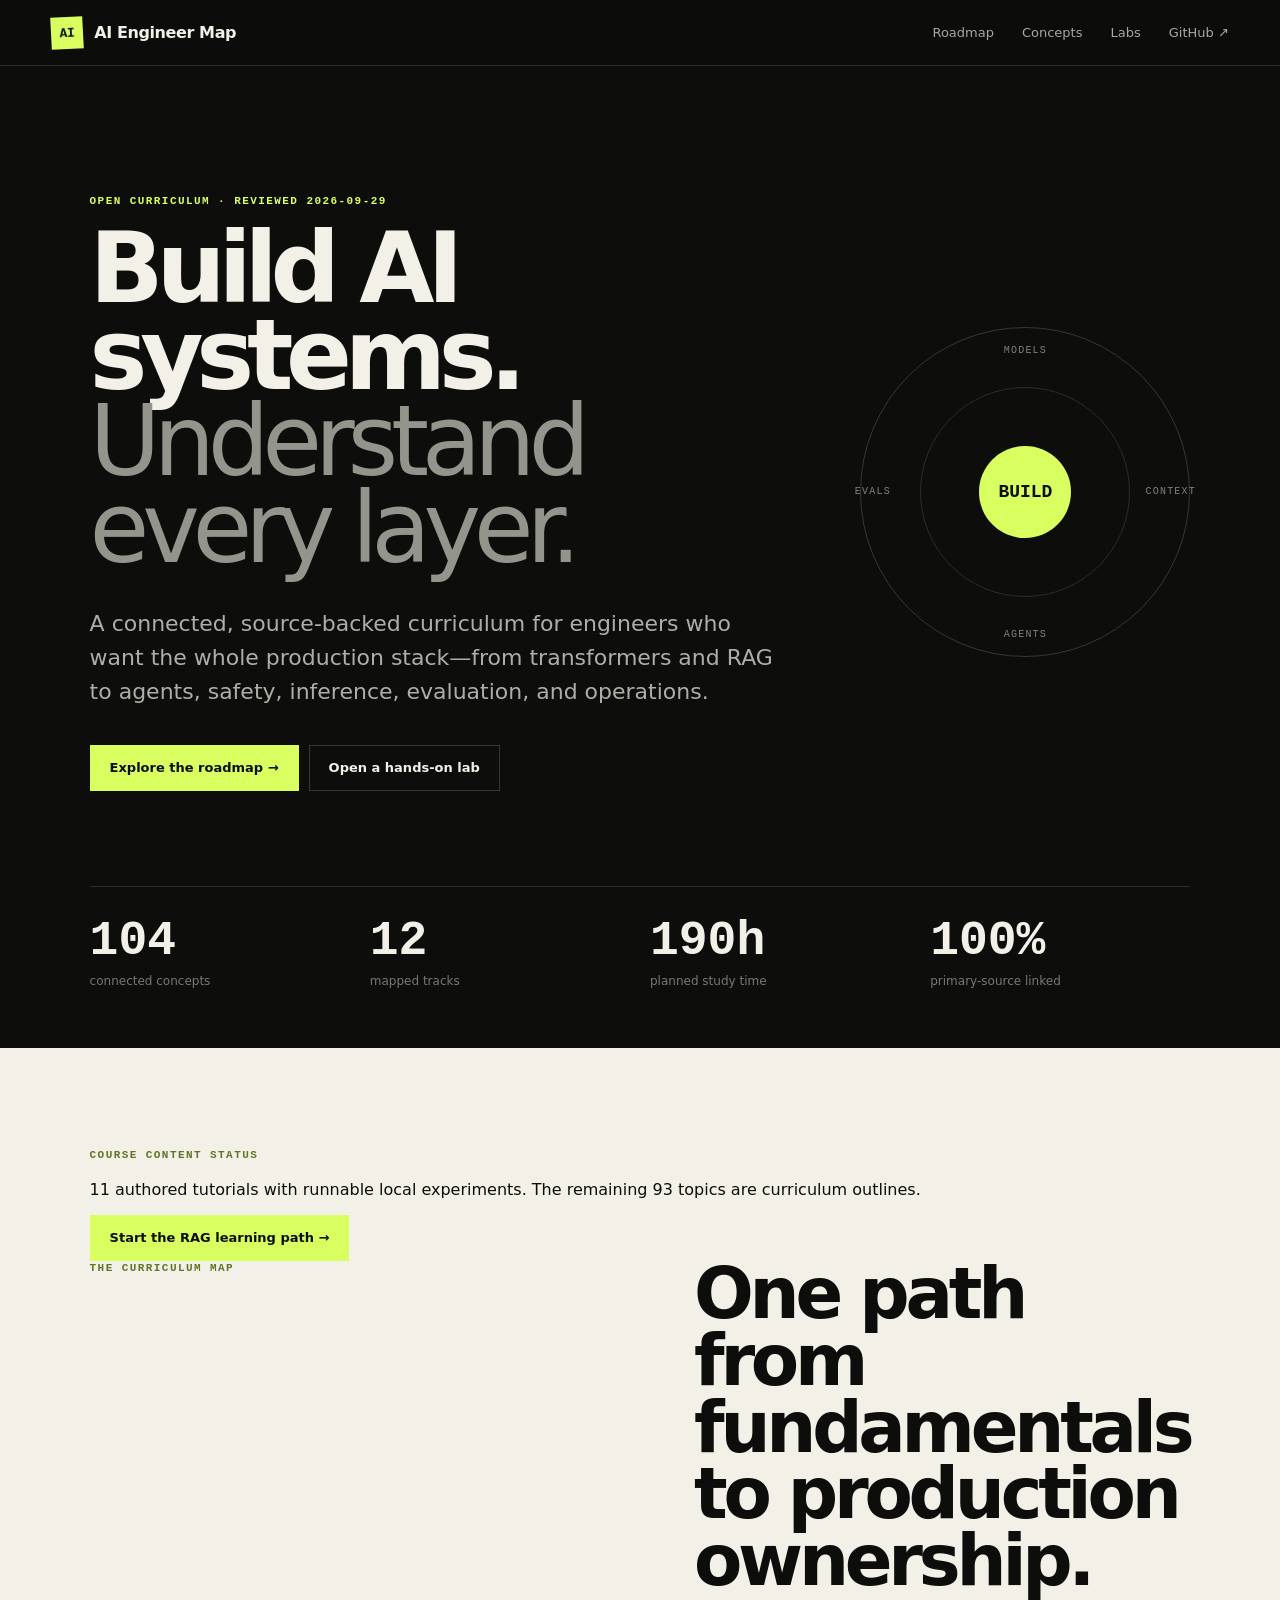
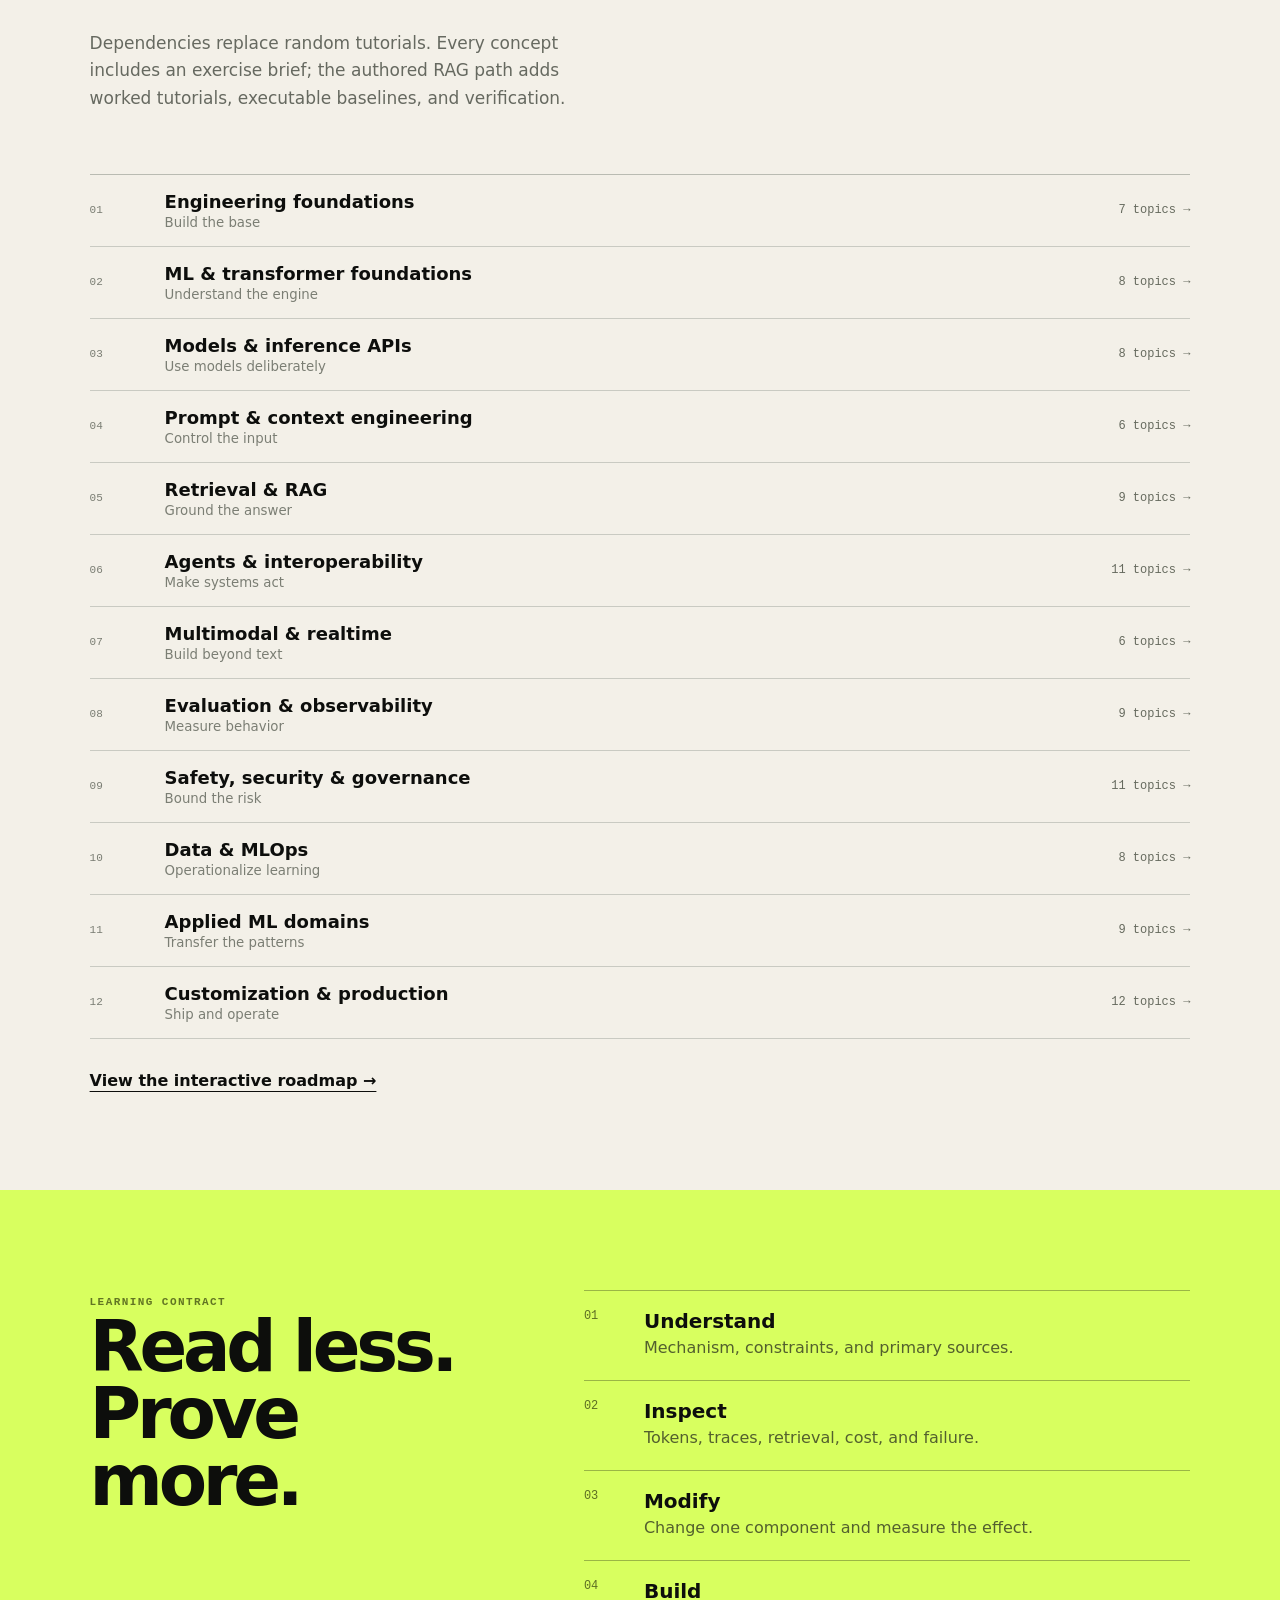
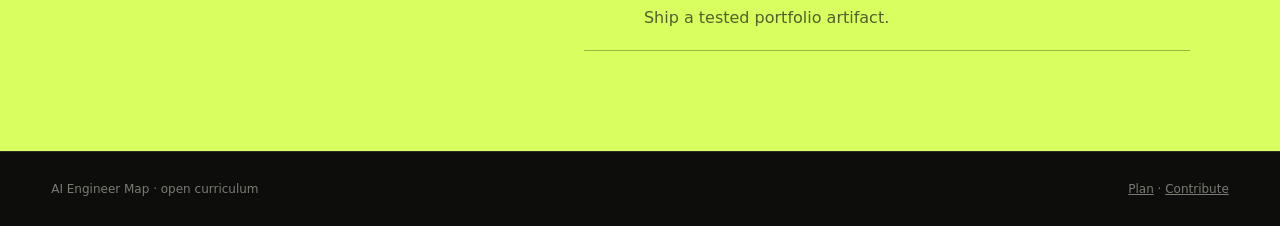
==== commit b0ac8016: "feat(curriculum): deliver authored runnable RAG learning path" ====
--- a/index.html
+++ b/index.html
@@ -1,11 +1,11 @@
-<!doctype html><html lang="en"><head><meta charset="UTF-8"><meta name="viewport" content="width=device-width,initial-scale=1"><meta name="description" content="A complete, current, hands-on roadmap for production AI engineering."><title>AI Engineer Map</title><link rel="stylesheet" href="assets/styles.css"><script type="module" src="assets/app.js"></script></head>
+<!doctype html><html lang="en"><head><meta charset="UTF-8"><meta name="viewport" content="width=device-width,initial-scale=1"><meta name="description" content="An AI engineering topic map with an authored, runnable RAG learning path."><title>AI Engineer Map</title><link rel="stylesheet" href="assets/styles.css"><script type="module" src="assets/app.js"></script></head>
 <body data-page="home">
   <header class="site-header"><a class="brand" href="index.html"><span class="brand-mark">AI</span><span>AI Engineer Map</span></a><button id="menu-button" class="menu-button" aria-expanded="false">Menu</button><nav><a href="roadmap.html">Roadmap</a><a href="concept.html?id=transformers">Concepts</a><a href="lab.html">Labs</a><a href="https://github.com/venkathub/ai-engineer-map">GitHub ↗</a></nav></header>
   <main>
     <section class="hero"><div class="hero-grid"><div><p class="overline">Open curriculum · reviewed <span id="review-date">—</span></p><h1>Build AI systems.<br><em>Understand every layer.</em></h1><p class="hero-copy">A connected, source-backed curriculum for engineers who want the whole production stack—from transformers and RAG to agents, safety, inference, evaluation, and operations.</p><div class="hero-actions"><a class="button primary" href="roadmap.html">Explore the roadmap →</a><a class="button ghost" href="lab.html">Open a hands-on lab</a></div></div><div class="hero-orbit" aria-hidden="true"><span>MODELS</span><span>CONTEXT</span><strong>BUILD</strong><span>AGENTS</span><span>EVALS</span></div></div>
-      <dl class="stats"><div><dt id="concept-count">—</dt><dd>connected concepts</dd></div><div><dt id="track-count">—</dt><dd>complete tracks</dd></div><div><dt id="hour-count">—</dt><dd>guided learning</dd></div><div><dt>100%</dt><dd>primary-source linked</dd></div></dl>
+      <dl class="stats"><div><dt id="concept-count">—</dt><dd>connected concepts</dd></div><div><dt id="track-count">—</dt><dd>mapped tracks</dd></div><div><dt id="hour-count">—</dt><dd>planned study time</dd></div><div><dt>100%</dt><dd>primary-source linked</dd></div></dl>
     </section>
-    <section class="home-map"><header><p class="overline dark">The complete field map</p><h2>One path from fundamentals<br>to production ownership.</h2><p>Dependencies replace random tutorials. Every concept ends with evidence: an exercise, an evaluation, or a shipped artifact.</p></header><div id="track-preview" class="track-preview"></div><a class="text-link" href="roadmap.html">View the interactive roadmap →</a></section>
+    <section class="home-map"><p class="overline dark">Course content status</p><p>11 authored tutorials with runnable local experiments. The remaining 93 topics are curriculum outlines.</p><a class="button primary" href="lesson.html?id=document-ingestion">Start the RAG learning path →</a><header><p class="overline dark">The curriculum map</p><h2>One path from fundamentals<br>to production ownership.</h2><p>Dependencies replace random tutorials. Every concept includes an exercise brief; the authored RAG path adds worked tutorials, executable baselines, and verification.</p></header><div id="track-preview" class="track-preview"></div><a class="text-link" href="roadmap.html">View the interactive roadmap →</a></section>
     <section class="learning-contract"><div><p class="overline dark">Learning contract</p><h2>Read less.<br>Prove more.</h2></div><ol><li><span>01</span><div><b>Understand</b><p>Mechanism, constraints, and primary sources.</p></div></li><li><span>02</span><div><b>Inspect</b><p>Tokens, traces, retrieval, cost, and failure.</p></div></li><li><span>03</span><div><b>Modify</b><p>Change one component and measure the effect.</p></div></li><li><span>04</span><div><b>Build</b><p>Ship a tested portfolio artifact.</p></div></li></ol></section>
   </main><footer><span>AI Engineer Map · open curriculum</span><span><a href="PLAN.md">Plan</a> · <a href="CONTRIBUTING.md">Contribute</a></span></footer>
 </body></html>
--- a/assets/styles.css
+++ b/assets/styles.css
@@ -7,6 +7,31 @@
 .home-map{padding:100px clamp(20px,7vw,108px);background:var(--paper);color:var(--ink)}.home-map>header{display:grid;grid-template-columns:1.2fr .8fr;column-gap:80px}.home-map h2,.learning-contract h2{margin:0;font-size:clamp(42px,5.5vw,76px);line-height:.95;letter-spacing:-.06em}.home-map>header>p:last-child{margin:35px 0 0;color:#666960;font-size:17px;line-height:1.6}.track-preview{margin-top:62px;border-top:1px solid #b9bbb2}.preview-row{display:grid;grid-template-columns:55px 1fr auto;align-items:center;gap:20px;padding:16px 0;border-bottom:1px solid #c9cac2;text-decoration:none}.preview-row:hover{background:#eae7de}.preview-index{font:11px var(--mono);color:#7a7d73}.preview-row b{font-size:18px}.preview-row small{display:block;margin-top:3px;color:#7b7e74}.preview-count{font:12px var(--mono);color:#666a5e}.learning-contract{display:grid;grid-template-columns:.8fr 1.2fr;gap:90px;padding:100px clamp(20px,7vw,108px);background:var(--acid);color:var(--ink)}.learning-contract ol{list-style:none;margin:0;padding:0;border-top:1px solid rgba(13,14,12,.3)}.learning-contract li{display:grid;grid-template-columns:60px 1fr;padding:18px 0;border-bottom:1px solid rgba(13,14,12,.3)}.learning-contract li>span{color:#5d6e23;font:12px var(--mono)}.learning-contract b{font-size:20px}.learning-contract p{margin:5px 0;color:#53602e}footer{display:flex;justify-content:space-between;padding:30px clamp(20px,4vw,64px);color:#797b73;font-size:12px;border-top:1px solid var(--line)}
 /* roadmap */
 .roadmap-page{min-height:calc(100vh - 66px);background:var(--paper);color:var(--ink)}.roadmap-toolbar{display:grid;grid-template-columns:1fr auto;gap:22px;padding:36px clamp(18px,4vw,58px) 24px;border-bottom:1px solid #cacbc3}.roadmap-toolbar h1{margin:0;font-size:clamp(36px,5vw,66px);line-height:.95;letter-spacing:-.055em}.roadmap-toolbar>div:first-child>p:last-child{max-width:700px;color:#6d7066}.map-progress{min-width:180px;align-self:center}.map-progress span{display:flex;justify-content:space-between;color:#73766c;font:11px var(--mono)}.progress{height:4px;margin-top:10px;background:#d4d3ca;overflow:hidden}.progress i{display:block;height:100%;background:var(--acid);transition:width .3s}.roadmap-toolbar .map-progress .progress i{background:#536619}.search{height:46px;display:flex;align-items:center;gap:9px;padding:0 14px;background:#fff;border:1px solid #c8c9c0}.search input{width:100%;border:0;outline:0;background:transparent;color:var(--ink)}.filter-row{display:flex;gap:7px;flex-wrap:wrap;align-items:center}.chip{padding:8px 10px;border:1px solid #c3c5bb;background:transparent;color:#55584f;font-size:11px;cursor:pointer}.chip[aria-pressed=true]{background:var(--ink);color:var(--paper);border-color:var(--ink)}.check{grid-column:1/-1;color:#66695f;font-size:12px}.check input{accent-color:#5e731b}.roadmap-workspace{display:grid;grid-template-columns:minmax(0,1fr) 335px;align-items:start}.roadmap-grid{display:flex;gap:12px;min-height:680px;padding:24px;overflow-x:auto}.lane{width:230px;min-width:230px}.lane>header{min-height:100px;padding:14px;background:#deddd4;border-top:4px solid var(--track)}.lane>header span{color:#74776d;font:9px var(--mono);text-transform:uppercase}.lane>header h2{margin:10px 0 0;font-size:18px;line-height:1.08}.topic-card{width:100%;min-height:107px;display:flex;flex-direction:column;align-items:flex-start;margin-top:8px;padding:13px;text-align:left;background:#fbfaf4;color:var(--ink);border:1px solid #d0d1c8;cursor:pointer}.topic-card:hover,.topic-card.is-selected{border-color:#1b1c18;box-shadow:inset 3px 0 var(--track)}.topic-card.is-done{background:#eef5d5}.topic-card.is-locked{opacity:.53}.topic-card .topic-status{color:#7d8075;font:8px var(--mono);text-transform:uppercase}.topic-card b{margin:14px 0 8px;font-size:14px;line-height:1.25}.topic-card small{margin-top:auto;color:#7d8075;font:10px var(--mono)}.concept-inspector{position:sticky;top:66px;min-height:calc(100vh - 66px);padding:30px 26px;background:var(--ink);color:var(--paper)}.inspector-top{display:flex;justify-content:space-between;color:#777a71;font:10px var(--mono)}.concept-inspector h2{margin:24px 0 14px;font-size:34px;line-height:1.02;letter-spacing:-.04em}.concept-inspector>p{color:#a6a89f;line-height:1.55}.concept-inspector h3{margin:28px 0 11px;color:#76796f;font:10px var(--mono);text-transform:uppercase;letter-spacing:.1em}.check-list{list-style:none;margin:0;padding:0}.check-list li{padding:7px 0 7px 22px;position:relative;color:#d0cec5;font-size:13px}.check-list li:before{content:"✓";position:absolute;left:0;color:var(--acid)}.mini-links{display:flex;gap:6px;flex-wrap:wrap}.mini-links a,.mini-links span{padding:6px 8px;border:1px solid #3a3c36;color:#b5b7ae;text-decoration:none;font-size:10px}.inspector-actions{display:grid;gap:8px;margin-top:30px}
+/* Selected-topic dependency graph: text buttons carry the same relationships as the edges. */
+.dependency-panel{padding:24px clamp(18px,4vw,58px);border-bottom:1px solid #cacbc3;min-width:0}
+.dependency-panel h2{margin:0;font-size:24px;letter-spacing:-.03em}
+.dependency-panel>p{max-width:850px;color:#55584f;font-size:13px;line-height:1.6}
+#roadmap-status{font:11px/1.6 var(--mono)}
+.dependency-scroll{overflow:auto;padding:5px;max-height:440px}
+.dependency-graph{position:relative;display:grid;grid-template-columns:repeat(3,minmax(170px,1fr));gap:48px;min-width:650px;isolation:isolate}
+.dependency-graph:empty{display:none}
+.dependency-column{min-width:0;z-index:1;pointer-events:none}
+.dependency-column h3{margin:0 0 16px;color:#55584f;font:11px var(--mono);text-transform:uppercase}
+.dependency-column>p{font-size:13px;line-height:1.5}
+.dependency-node{display:flex;flex-direction:column;gap:8px;width:100%;min-height:72px;margin-bottom:12px;padding:14px;background:#fbfaf4;border:1px solid #8b8e80;color:var(--ink);text-align:left;cursor:pointer;pointer-events:auto}
+.dependency-node span{font-size:14px;font-weight:700;overflow-wrap:anywhere}
+.dependency-node small{color:#55584f;font:10px/1.4 var(--mono)}
+.dependency-node.is-current{background:var(--acid);border-color:#536619}
+.dependency-node:hover{border-color:var(--ink)}
+.dependency-edges{position:absolute;inset:0;width:100%;height:100%;overflow:visible;pointer-events:none;z-index:0}
+.dependency-edges g path{fill:none;stroke:#536619;stroke-width:2}
+.dependency-edges marker path{fill:#536619}
+.roadmap-page button:focus-visible,.roadmap-page a:focus-visible{outline:3px solid #577014;outline-offset:3px}
+.roadmap-page .concept-inspector :focus-visible{outline-color:var(--acid)}
+.search:focus-within{outline:3px solid #577014;outline-offset:3px}
+.roadmap-workspace>*{min-width:0}
+.topic-card{scroll-margin-top:80px}
+.topic-card.is-locked{opacity:1;border-style:dashed}
 /* concept */
 .three-column{display:grid;grid-template-columns:235px minmax(0,1fr) 270px;min-height:calc(100vh - 66px);background:var(--paper);color:var(--ink)}.track-sidebar{padding:32px 18px;background:var(--ink);color:var(--paper)}.back-link{display:inline-block;margin-bottom:38px;color:#999b92;text-decoration:none;font-size:12px}.sidebar-label{color:#696c63}.track-sidebar nav,.lesson-sidebar nav{display:flex;flex-direction:column}.track-sidebar nav a{display:flex;gap:10px;align-items:center;padding:10px;color:#8e9087;text-decoration:none;font-size:12px}.track-sidebar nav a.active{background:#20211d;color:var(--paper)}.track-sidebar i{width:7px;height:7px;border-radius:50%;background:var(--dot)}.concept-content{max-width:900px;padding:52px clamp(28px,5vw,84px) 100px}.concept-breadcrumb{display:flex;justify-content:space-between;margin-bottom:70px;color:#777a70;font:10px var(--mono)}.concept-breadcrumb a{text-decoration:none}.concept-content h1{max-width:800px;margin:0;font-size:clamp(54px,7vw,94px);line-height:.9;letter-spacing:-.07em}.lede{max-width:760px;margin:27px 0 0;color:#61645b;font-size:20px;line-height:1.58}.mechanism-visual{display:flex;align-items:center;justify-content:center;gap:16px;margin:60px 0;padding:54px 20px;background:#e4e2d9;border:1px solid #cdcec5}.mechanism-visual span{font:9px var(--mono);color:#74776e}.mechanism-visual strong{max-width:240px;padding:18px;background:var(--track);text-align:center}.mechanism-visual i{width:60px;height:1px;background:#999b92}.concept-content section{margin-top:68px}.concept-content section h2,.lesson-article section h2{font-size:32px;letter-spacing:-.04em}.outcome-grid{display:grid;grid-template-columns:repeat(2,1fr);gap:10px}.outcome-grid article{padding:22px;background:#e6e4db}.outcome-grid span{color:#767a6e;font:10px var(--mono)}.outcome-grid p{margin:15px 0 0;font-weight:700}.exercise-callout{padding:22px;border-left:4px solid var(--acid);background:#171815;color:var(--paper)}.exercise-callout span{color:var(--acid);font:9px var(--mono)}.exercise-callout p{font-size:18px}.exercise-callout a{color:var(--acid);font-size:12px}.reference-list{padding-left:20px;line-height:2}.reference-list a{text-underline-offset:4px}.context-rail{padding:52px 22px;border-left:1px solid #d1d1c8}.context-rail>strong{display:block;font:34px var(--mono)}.context-rail h3{margin:36px 0 10px;color:#767a70;font:10px var(--mono);text-transform:uppercase}.rail-link{display:flex;justify-content:space-between;padding:12px 0;border-top:1px solid #d0d1c8;text-decoration:none;font-size:12px}
 /* lesson */
@@ -16,3 +41,49 @@
 @media(max-width:1050px){.hero-grid{grid-template-columns:1fr}.hero-orbit{display:none}.roadmap-workspace{grid-template-columns:1fr}.concept-inspector{position:relative;top:0;min-height:0}.three-column,.lesson-layout{grid-template-columns:190px 1fr}.context-rail,.lesson-toc{display:none}.lab-workspace{grid-template-columns:250px 1fr}.test-panel{display:none}}
 @media(max-width:720px){.menu-button{display:block}.site-header nav{display:none;position:absolute;top:65px;left:0;right:0;flex-direction:column;padding:20px;background:var(--ink)}.menu-open .site-header nav{display:flex}.hero{padding-top:80px}.hero h1{font-size:54px}.stats{grid-template-columns:repeat(2,1fr)}.home-map>header,.learning-contract{grid-template-columns:1fr}.home-map>header{row-gap:15px}.learning-contract{gap:45px}.preview-row{grid-template-columns:35px 1fr}.preview-count{display:none}.roadmap-toolbar{grid-template-columns:1fr}.map-progress{min-width:0}.filter-row{max-height:80px;overflow:auto}.three-column,.lesson-layout{display:block}.track-sidebar,.lesson-sidebar{display:none}.concept-content,.lesson-article{padding:40px 22px 80px}.concept-breadcrumb{margin-bottom:45px}.concept-content h1,.lesson-article h1{font-size:50px}.outcome-grid,.production-grid{grid-template-columns:1fr}.lab-body{overflow:auto}.lab-header{grid-template-columns:1fr auto}.lab-name{display:none}.lab-workspace{display:block;height:auto}.lab-task{min-height:430px}.editor-panel{height:720px}.stats{margin-top:65px}}
 @media(prefers-reduced-motion:reduce){html{scroll-behavior:auto}.hero-orbit{animation:none}.progress i{transition:none}}
+/* Lab execution instructions remain visible alongside the artifact workspace. */
+.tutorial-notice,.tutorial-prerequisites,.tutorial-path{margin-top:28px;padding:20px;background:#e6e4db;overflow-wrap:anywhere}
+.tutorial-notice p,.tutorial-prerequisites p,.tutorial-prerequisites li,.tutorial-path li{color:#45483e;line-height:1.6}
+.tutorial-path summary{cursor:pointer;font-weight:700}
+.tutorial-path a[aria-current=page]{font-weight:800}
+.tutorial-actions,.lab-source-links{display:flex;gap:12px;flex-wrap:wrap}
+.lab-source-links{flex-direction:column;margin-top:20px;font-size:13px}
+.lesson-article{min-width:0}
+.lesson-article pre{max-width:100%;white-space:pre-wrap;overflow-wrap:anywhere}
+.lesson-article :focus-visible{outline:3px solid #536619;outline-offset:3px}
+.lesson-article h1{overflow-wrap:anywhere}
+.lesson-article>.overline{color:#536619}
+.lesson-article .lesson-meta{overflow-wrap:anywhere}
+.lab-body{overflow:auto}
+.lab-execution{padding:32px clamp(18px,4vw,58px);border-bottom:1px solid var(--line);background:var(--dark2)}
+.lab-execution header{display:flex;align-items:center;justify-content:space-between;gap:16px;flex-wrap:wrap}
+.lab-execution h2{margin:0;font-size:32px;letter-spacing:-.035em}
+.lab-execution .overline{margin-bottom:10px}
+.lab-execution p,.lab-execution li{color:#b5b7ae;font-size:13px;line-height:1.6}
+.lab-execution h3{margin:20px 0 10px;font-size:14px}
+.execution-badge{padding:8px 12px;border:1px solid #6a7f32;color:var(--acid);font:12px var(--mono);text-transform:uppercase}
+.execution-meta{display:grid;grid-template-columns:1fr 1fr 2fr 1fr;gap:18px;margin:24px 0;padding:20px 0;border-block:1px solid var(--line)}
+.execution-meta dt{color:#a1a499;font:10px var(--mono);text-transform:uppercase}
+.execution-meta dd{margin:8px 0 0;font-size:14px;line-height:1.5;overflow-wrap:anywhere}
+.execution-columns{display:grid;grid-template-columns:1fr 1fr;gap:32px}
+.lab-execution ul{padding-left:20px}
+.lab-execution a{color:var(--acid);text-underline-offset:3px}
+.execution-jump{display:inline-block;font-size:13px;padding:6px 0}
+.execution-notice{padding:4px 20px 16px;border-left:3px solid var(--acid);background:#24261f;margin:20px 0}
+.execution-notice a{font-size:13px}
+.execution-commands{display:grid;grid-template-columns:repeat(3,minmax(0,1fr));gap:16px}
+.execution-command{min-width:0;padding:0 16px 12px;border:1px solid #3a3c34}
+.execution-command pre{white-space:pre-wrap;overflow-wrap:anywhere;color:var(--acid);font:12px/1.7 var(--mono)}
+.execution-source{overflow-wrap:anywhere}
+.lab-body .lab-workspace{height:auto;min-height:720px;grid-template-columns:minmax(220px,310px) minmax(0,1fr) minmax(220px,275px)}
+.lab-body .editor-panel{height:720px}
+.lab-body .lab-workspace>*{min-width:0}
+.lab-body .test-panel{display:block}
+.lab-body .lab-task{overflow:visible}
+.lab-body .lab-task .overline{color:#536619}
+.lab-body .terminal{white-space:pre-wrap;overflow-wrap:anywhere}
+.lab-body :focus-visible{outline:3px solid var(--acid);outline-offset:3px}
+.lab-body .lab-task :focus-visible{outline-color:#536619}
+.lab-body #code-editor:focus-visible{outline-offset:-4px}
+@media(max-width:1050px){.lab-body .lab-workspace{grid-template-columns:minmax(220px,280px) minmax(0,1fr)}.lab-body .test-panel{grid-column:1/-1}.execution-commands{grid-template-columns:1fr}.execution-meta{grid-template-columns:1fr 1fr}}
+@media(max-width:720px){.execution-columns,.execution-meta{grid-template-columns:1fr;gap:12px}.lab-body .lab-workspace{display:block}.lab-body .lab-task{min-height:0}.lab-body .panel-bar{flex-wrap:wrap;min-height:70px;gap:8px;padding:8px}.lab-body .panel-bar button{min-height:36px;padding:0 10px}.lab-body .editor-panel{grid-template-rows:auto minmax(0,1fr) 210px}.lab-body .lab-header{padding:0 12px;gap:8px}.lab-body .lab-header .brand{font-size:14px}.lab-body .lab-header>a:last-child{font-size:11px}}
